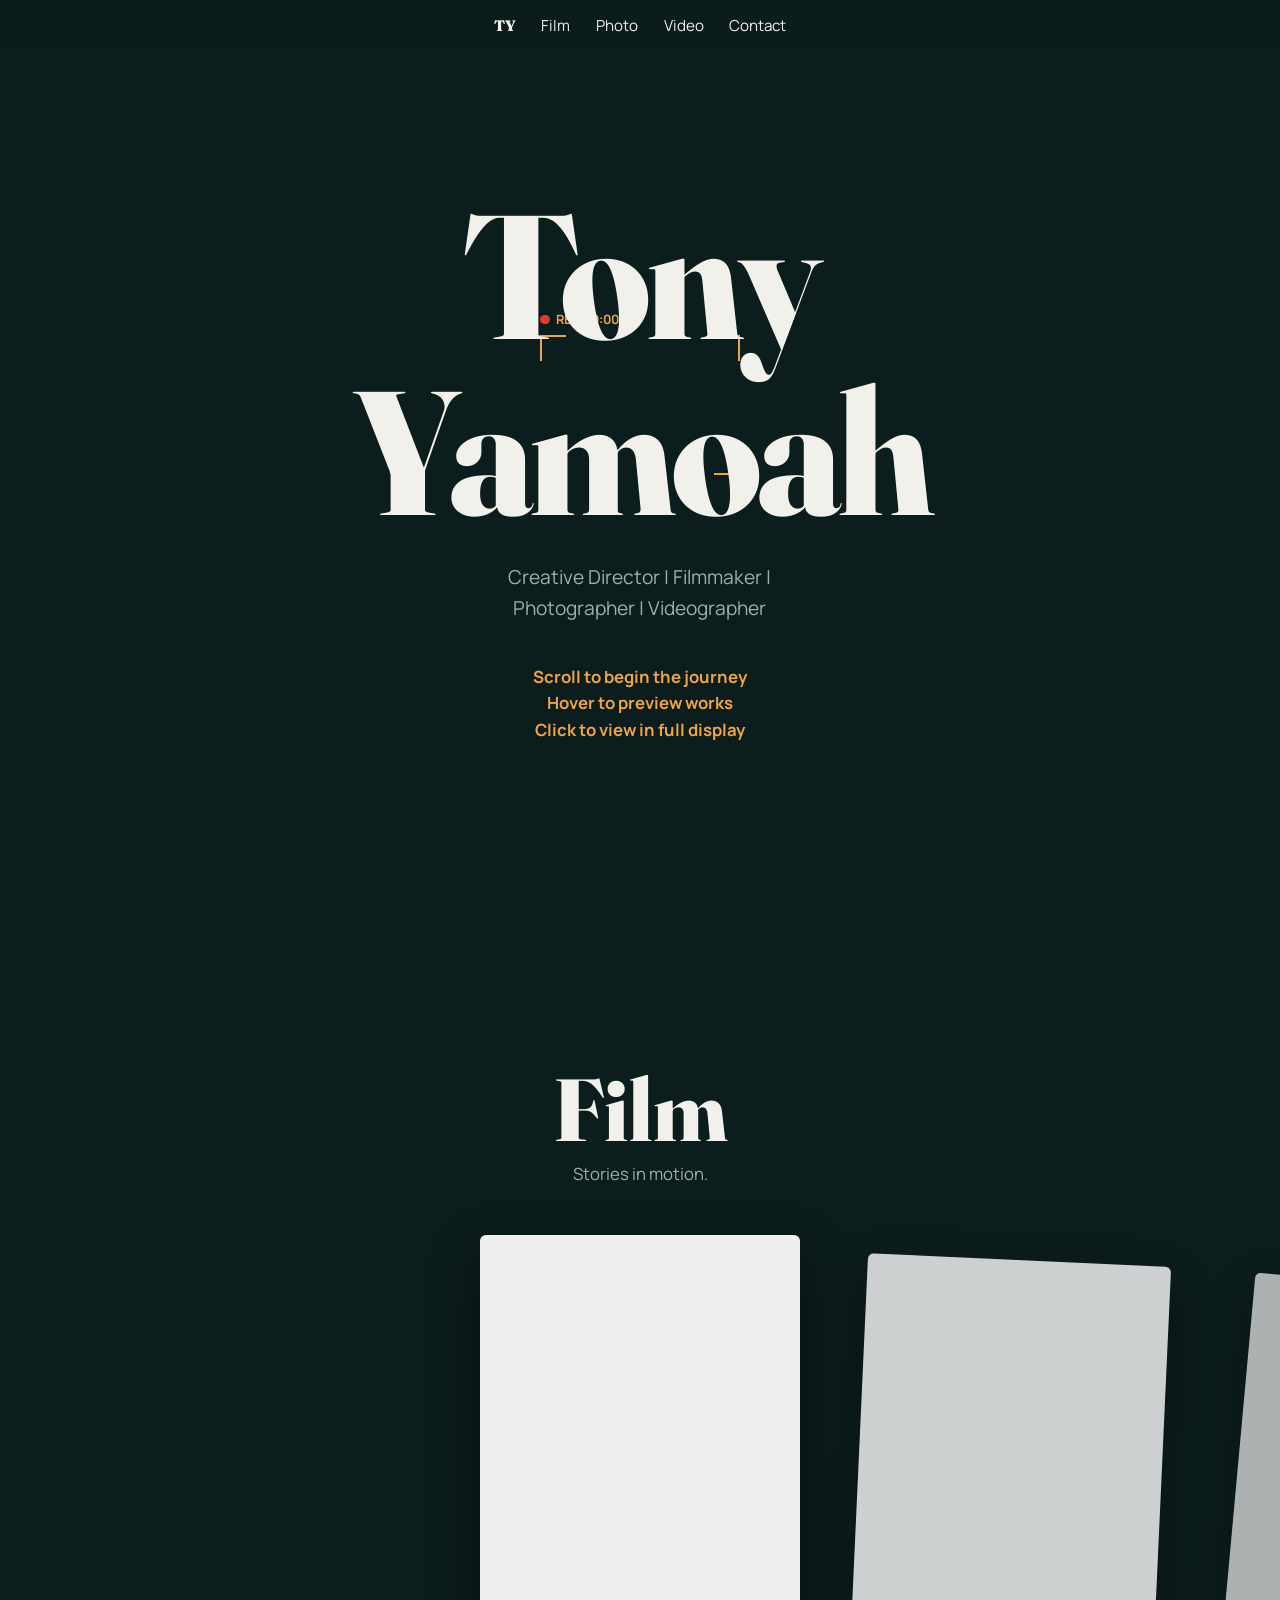
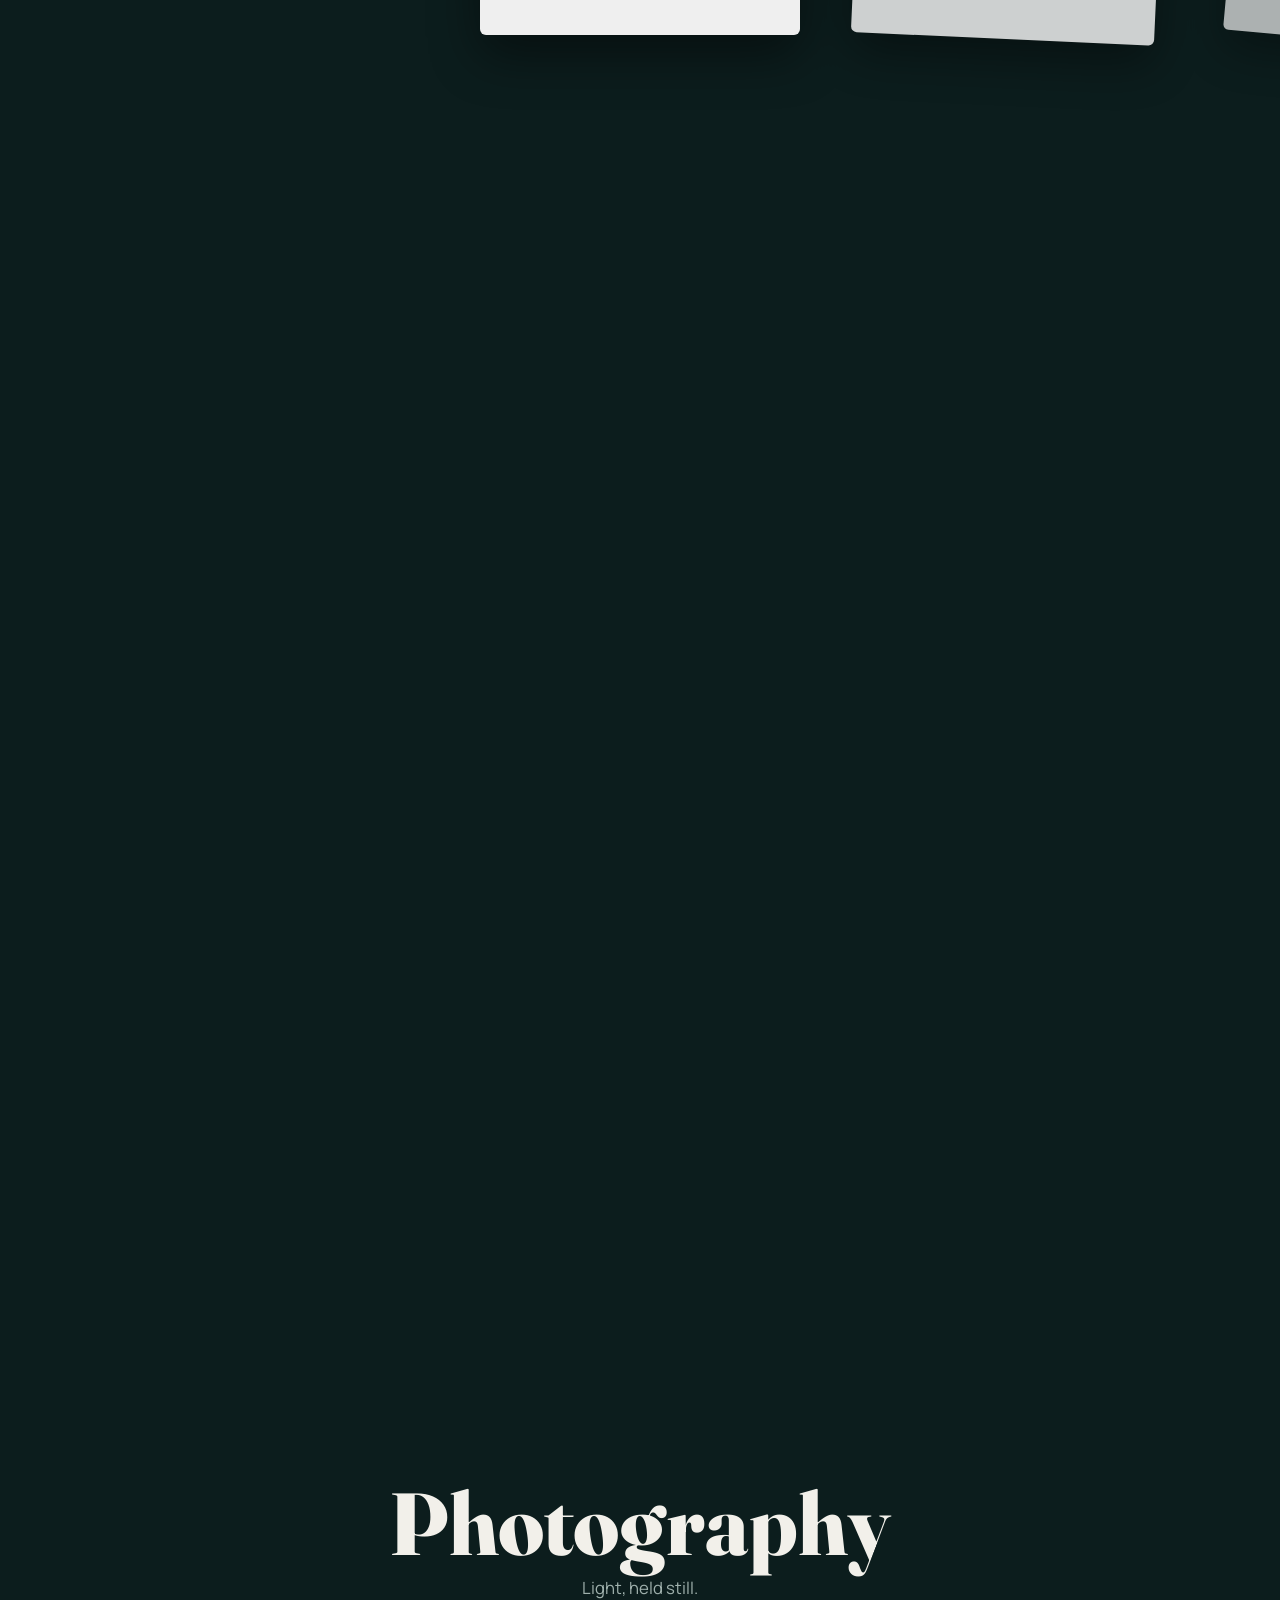
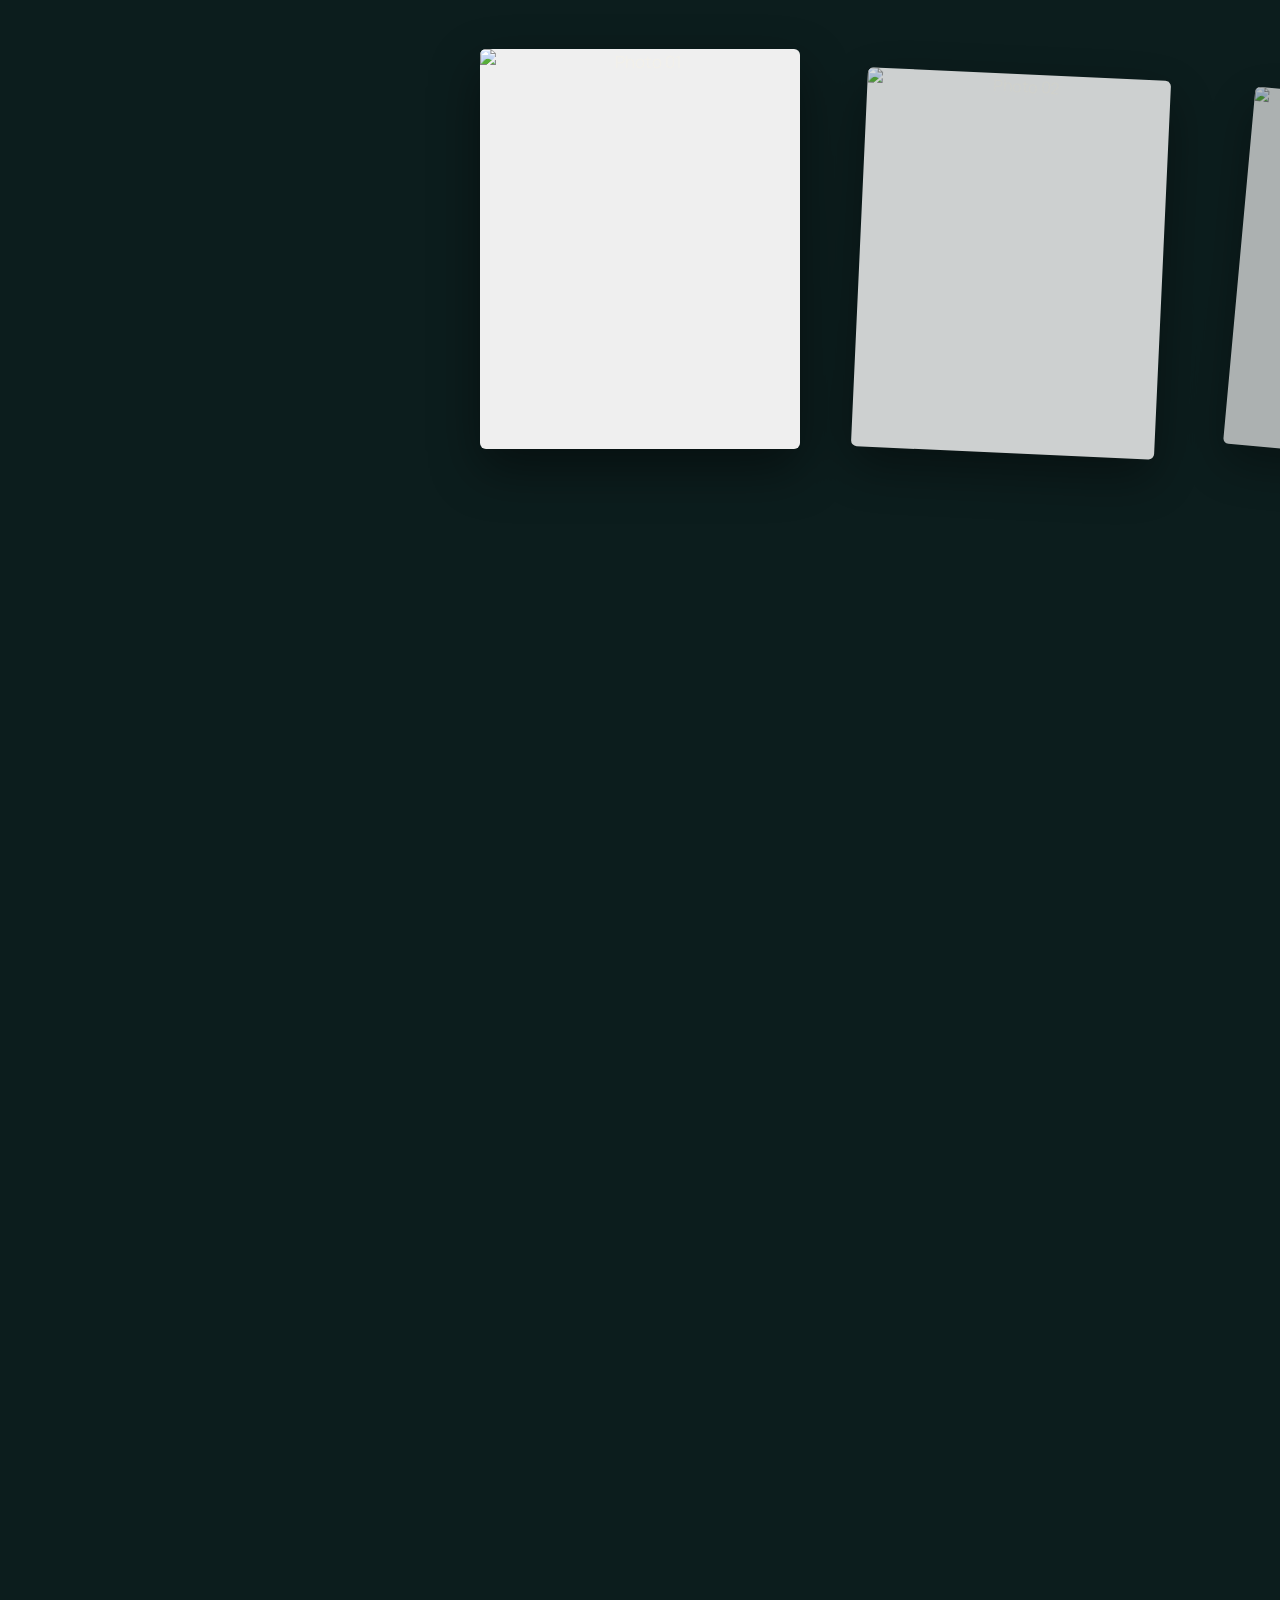
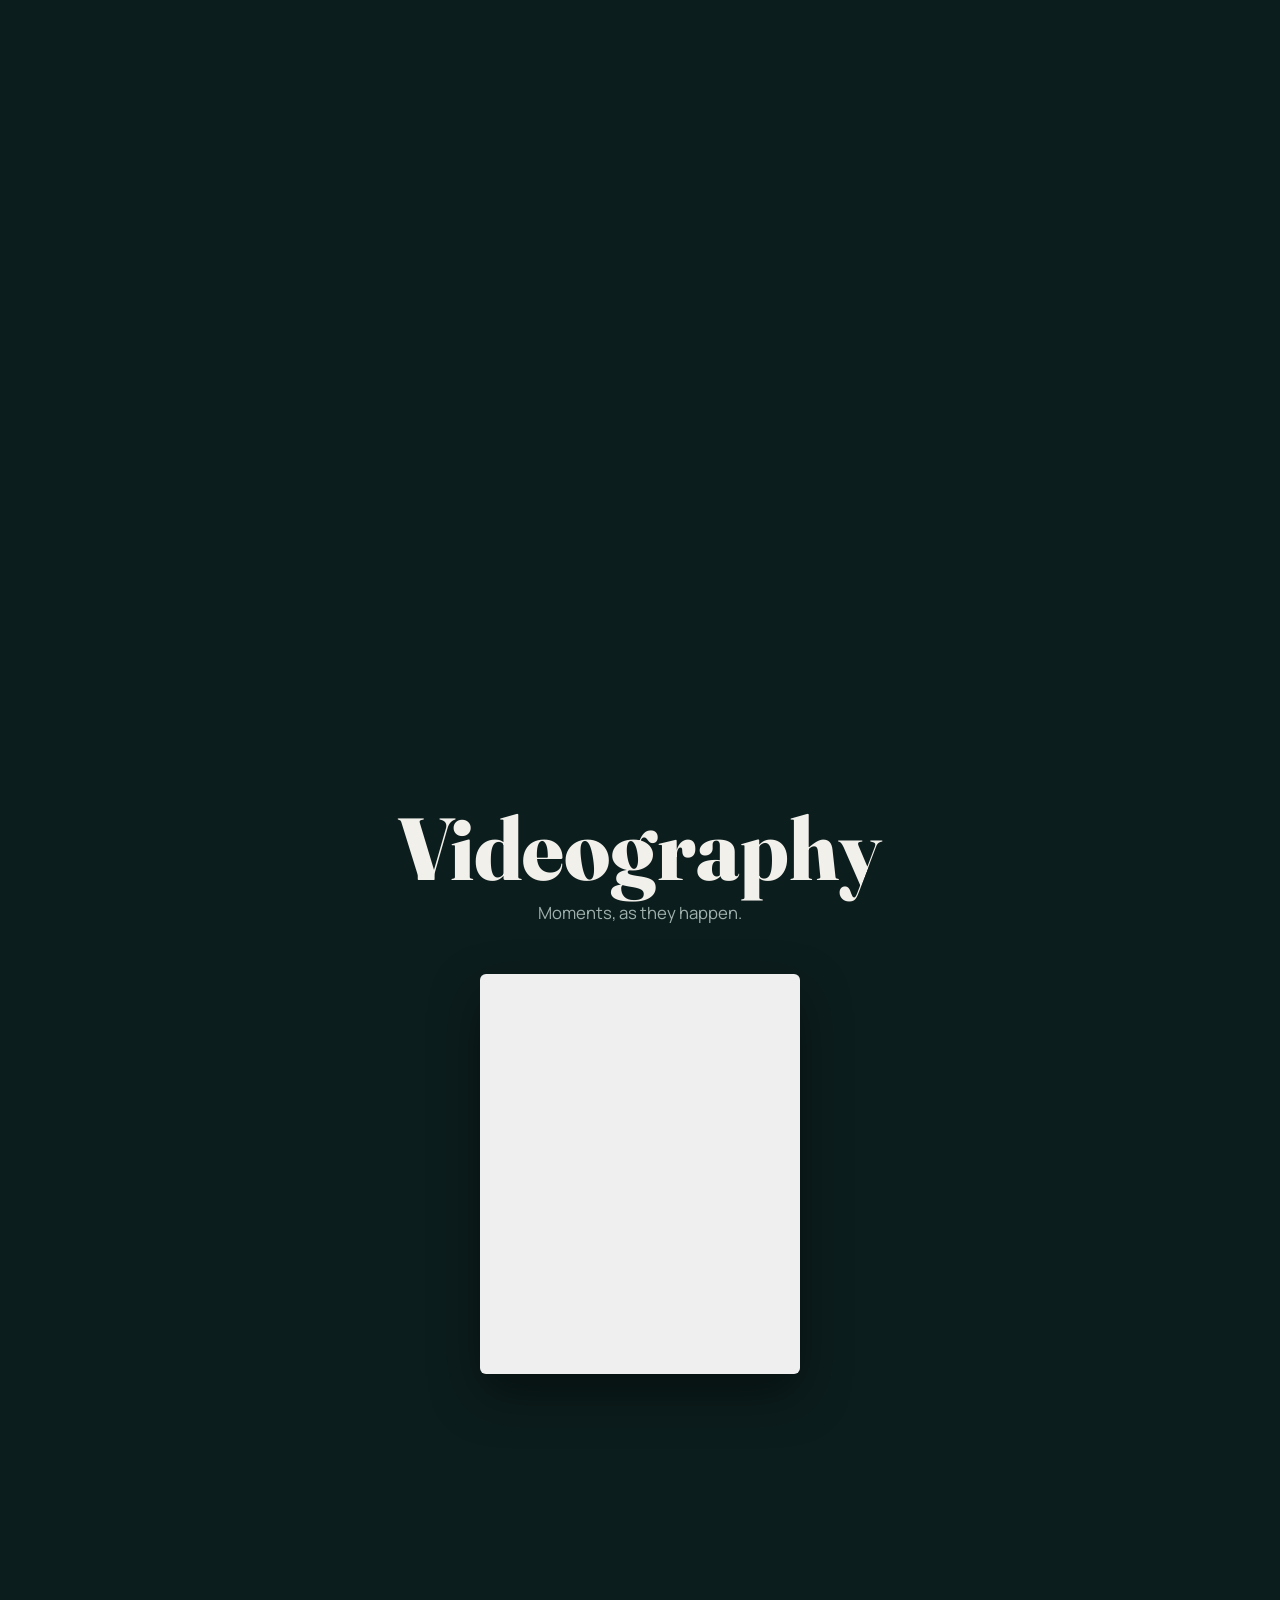
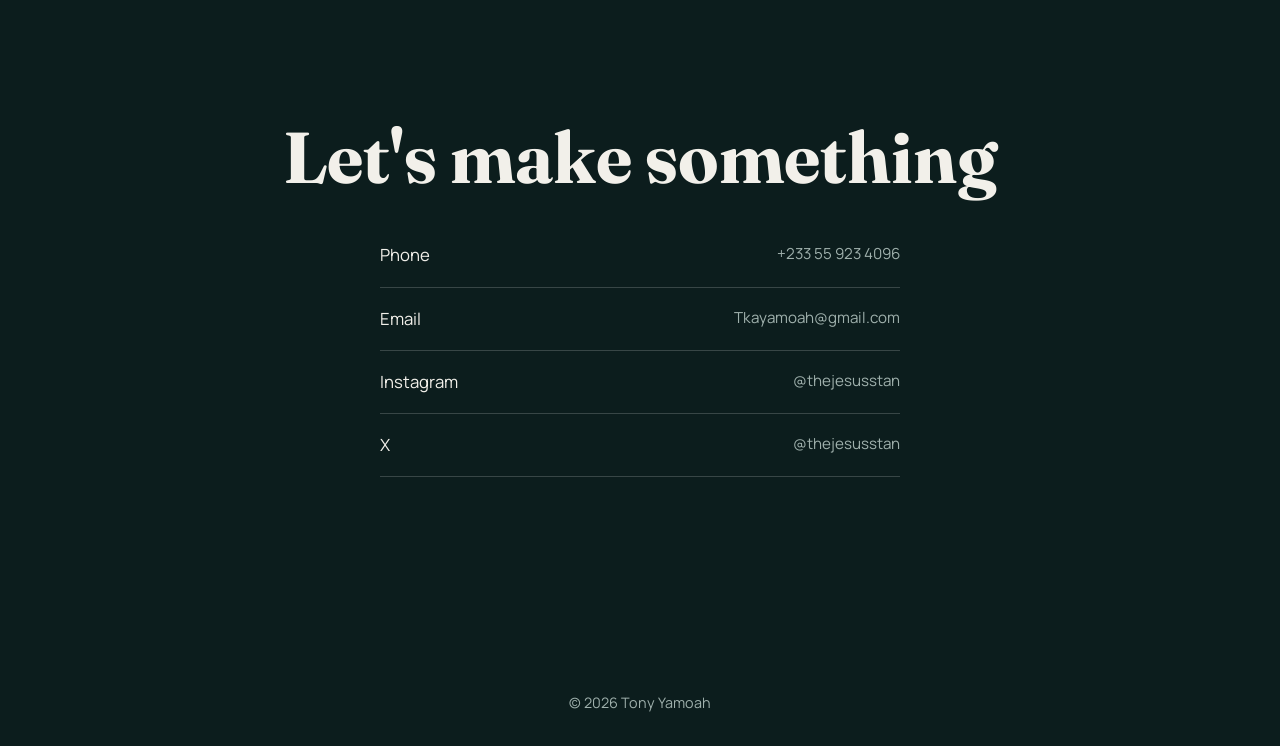
==== tony-portfolio/index.html @ 50bd34c4 "Initial Commit" ====
<!DOCTYPE html>
<html lang="en">
<head>
<meta charset="utf-8">
<meta name="viewport" content="width=device-width, initial-scale=1, viewport-fit=cover">
<title>Tony Yamoah | Creative Director, Filmmaker, Photographer</title>
<link href="https://fonts.googleapis.com/css2?family=Fraunces:opsz,wght@9..144,700;9..144,800&family=Manrope:wght@400;500;700&display=swap" rel="stylesheet">
<link rel="stylesheet" href="style.css">
</head>
<body>
<nav><a href="#top" class="logo">TY</a><a href="#film">Film</a><a href="#photo">Photo</a><a href="#video">Video</a><a href="#contact">Contact</a></nav>
<header id="top"><div class="vf" id="vf"><i></i><i></i><i></i><i></i><b>REC <span id="tc">00:00:00</span></b></div>
<h1>Tony<br>Yamoah</h1><p>Creative Director | Filmmaker | Photographer | Videographer</p><span class="cue">Scroll to begin the journey<br> Hover to preview works <br> Click to view in full display</span></header>
<main id="journey"></main>
<section id="contact"><h2>Let's make something</h2>
<div class="contact">
<a href="tel:+233559234096">Phone <small>+233 55 923 4096</small></a>
<a href="mailto:Tkayamoah@gmail.com">Email <small>Tkayamoah@gmail.com</small></a>
<a href="https://www.instagram.com/thejesusstan" target="_blank" rel="noopener">Instagram <small>@thejesusstan</small></a>
<a href="https://x.com/thejesusstan" target="_blank" rel="noopener">X <small>@thejesusstan</small></a>
</div></section>
<footer>© 2026 Tony Yamoah</footer><div id="lb" hidden></div>
<script src="script.js"></script>
</body>
</html>
---- tony-portfolio/style.css ----
:root{--hue:180;--fg:#f2f0ea;--mute:#9fb0ac;--accent:#f0a544;--line:rgba(255,255,255,.18)}
*{box-sizing:border-box}
html{scroll-padding-top:env(safe-area-inset-top,0px)}
body{margin:0;background:hsl(var(--hue) 40% 8%);color:var(--fg);font:400 1.05rem/1.6 Manrope,system-ui,sans-serif;transition:background .8s;text-align:center;overflow-x:hidden}
h1,h2{font-family:Fraunces,Georgia,serif;line-height:1;margin:0}
a,button{color:inherit;font:inherit}
:focus-visible{outline:2px solid var(--accent);outline-offset:3px}
nav{position:fixed;top:0;left:0;right:0;z-index:5;display:flex;justify-content:center;gap:1.6rem;padding:calc(14px + env(safe-area-inset-top,0px)) 4vw 14px;background:linear-gradient(hsl(var(--hue) 40% 8%),transparent);font-size:.95rem}
nav a{text-decoration:none}nav a:hover{color:var(--accent)}
.logo{font-family:Fraunces,serif;font-weight:800}
header{min-height:100svh;display:grid;place-content:center;justify-items:center;position:relative;overflow:hidden;padding:6rem 5vw 4rem}
header h1{font-size:clamp(3.6rem,15vw,11rem);font-weight:800;letter-spacing:-.03em;position:relative}
header p{color:var(--mute);font-size:1.2rem;max-width:32ch;margin:1.4rem 0 2.5rem;position:relative}
.cue{color:var(--accent);font-weight:700;animation:bob 1.8s ease-in-out infinite}
@keyframes bob{50%{transform:translateY(8px)}}
.vf{position:absolute;width:200px;height:140px;left:var(--x,50%);top:var(--y,45%);transform:translate(-50%,-50%);pointer-events:none;transition:left .3s ease-out,top .3s ease-out}
.vf i{position:absolute;width:26px;height:26px;border:2px solid var(--accent)}
.vf i:nth-child(1){top:0;left:0;border-right:0;border-bottom:0}.vf i:nth-child(2){top:0;right:0;border-left:0;border-bottom:0}
.vf i:nth-child(3){bottom:0;left:0;border-right:0;border-top:0}.vf i:nth-child(4){bottom:0;right:0;border-left:0;border-top:0}
.vf b{position:absolute;top:-1.6rem;left:0;font-size:.8rem;color:var(--accent);white-space:nowrap}
.vf b:before{content:"";display:inline-block;width:.6rem;height:.6rem;border-radius:50%;background:#e23b2e;margin-right:.4rem;animation:rec 1.2s steps(2) infinite}
@keyframes rec{50%{opacity:0}}
.chapter{position:relative}
.stage{position:sticky;top:0;height:100svh;overflow:hidden;display:flex;flex-direction:column;justify-content:center;gap:2rem;padding-top:env(safe-area-inset-top,0px)}
.head h2{font-size:clamp(2.6rem,8vw,5.5rem);font-weight:800}
.head p{color:var(--mute);margin:.5rem 0 1rem}
.track{display:flex;gap:4vw;padding:0 calc(50vw - min(160px,35vw));width:max-content;will-change:transform;align-items:center;min-height:min(320px,70vw)}
.empty{color:var(--mute);font-size:1.1rem;font-style:italic;padding:0 4vw}
.frame{flex:none;width:min(320px,70vw);aspect-ratio:4/5;border:0;padding:0;border-radius:6px;overflow:hidden;cursor:pointer;display:grid;place-items:center;box-shadow:0 20px 50px rgba(0,0,0,.45);transition:box-shadow .3s}
.frame:hover{box-shadow:0 20px 60px hsl(var(--hue) 80% 50%/.45)}
.frame img,.frame video{width:100%;height:100%;object-fit:cover;display:block}
.frame em{font:700 1.3rem Fraunces,serif;font-style:normal;color:#fff;opacity:.85;padding:1rem}
.bar{position:absolute;left:0;bottom:0;height:3px;width:100%;background:var(--accent);transform:scaleX(0);transform-origin:left}
#contact{min-height:80svh;display:grid;place-content:center;justify-items:center;padding:6rem 5vw}
#contact h2{font-size:clamp(2.2rem,7vw,4.5rem);margin-bottom:2rem}
.contact{width:min(520px,100%)}
.contact a{display:flex;justify-content:space-between;gap:1rem;padding:1.1rem 0;border-bottom:1px solid var(--line);text-decoration:none}
.contact a:hover{color:var(--accent)}.contact small{color:var(--mute);font-size:.95rem}
footer{padding:2rem 5vw calc(2rem + env(safe-area-inset-bottom,0px));color:var(--mute);font-size:.9rem}
#lb{position:fixed;inset:0;z-index:20;background:rgba(0,0,0,.92);display:grid;place-items:center;padding:4vw;cursor:zoom-out}
#lb[hidden]{display:none}
#lb img,#lb video{max-width:100%;max-height:90svh;border-radius:6px}
.still .stage{position:static;height:auto;padding:5rem 0 3rem}
.still .track{width:auto;overflow-x:auto;padding:1rem 5vw}
@media (prefers-reduced-motion:reduce){.cue,.vf b:before{animation:none}.vf,body{transition:none}}
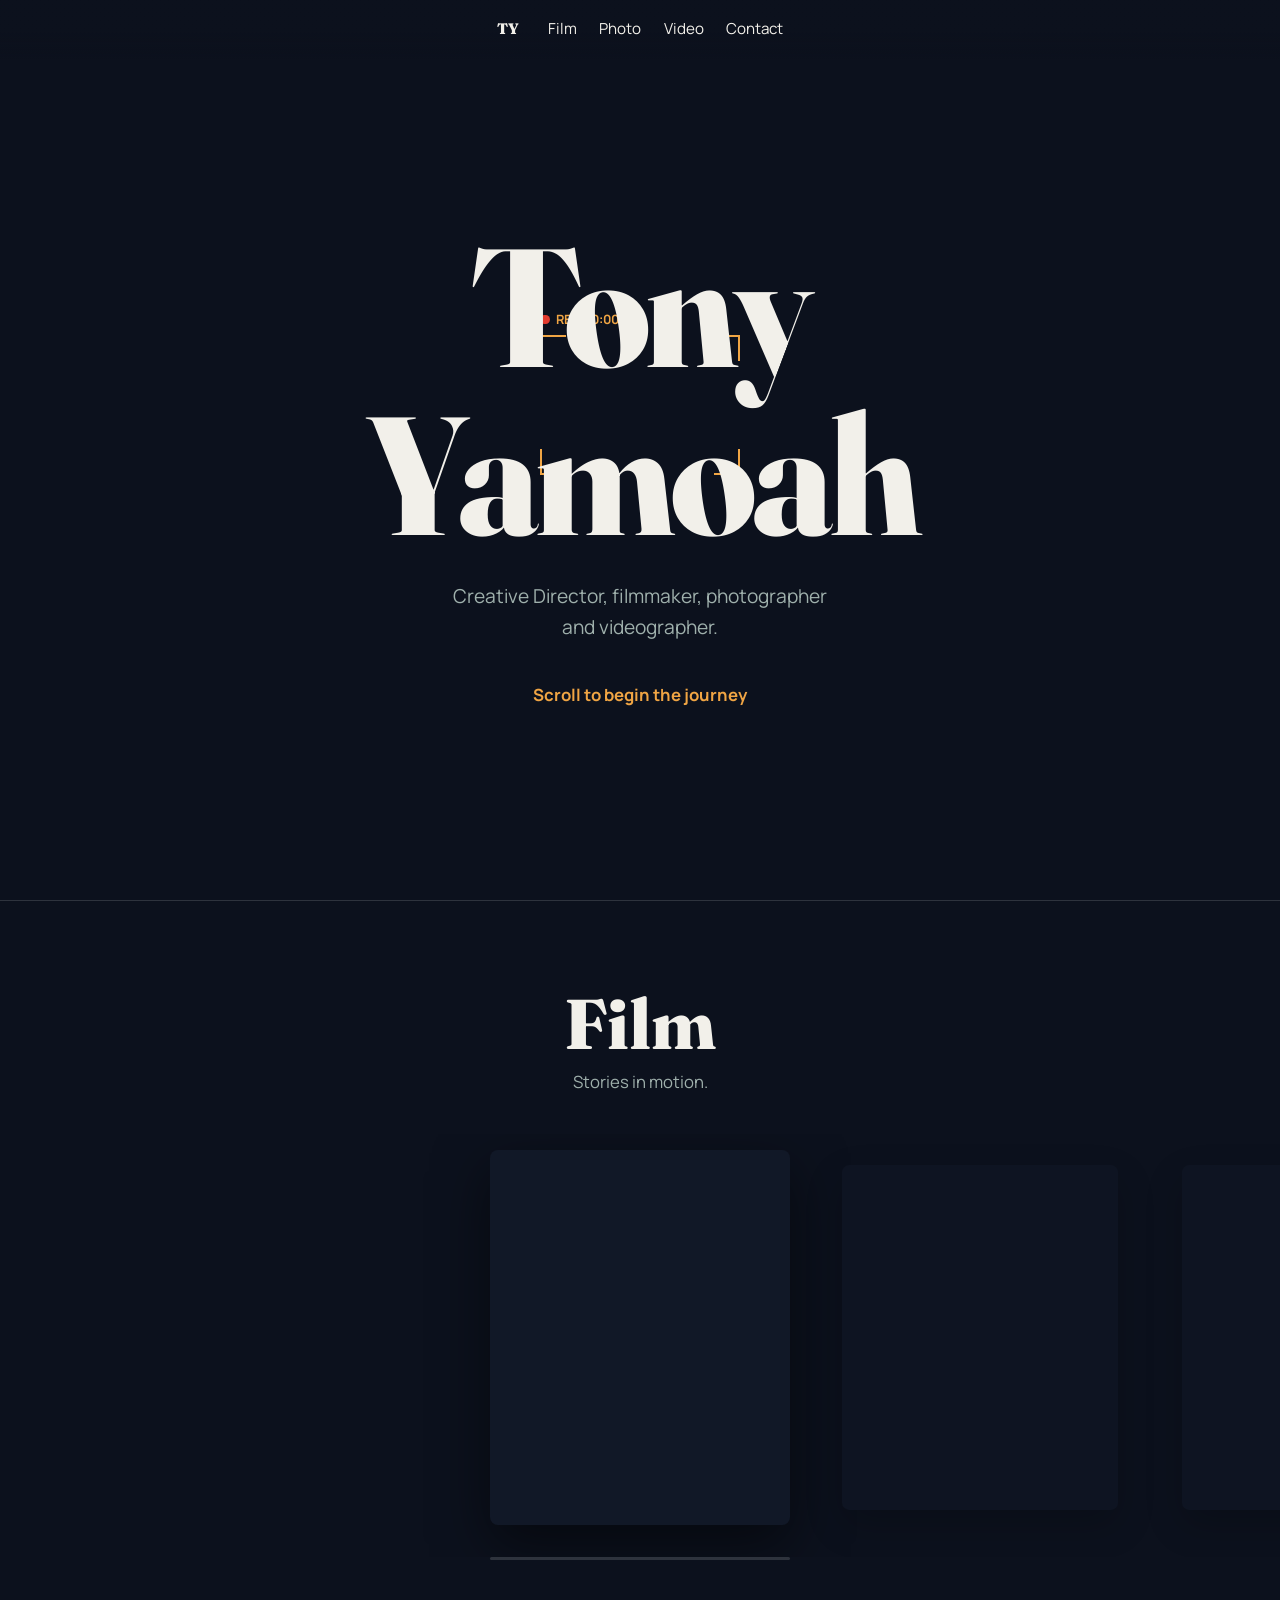
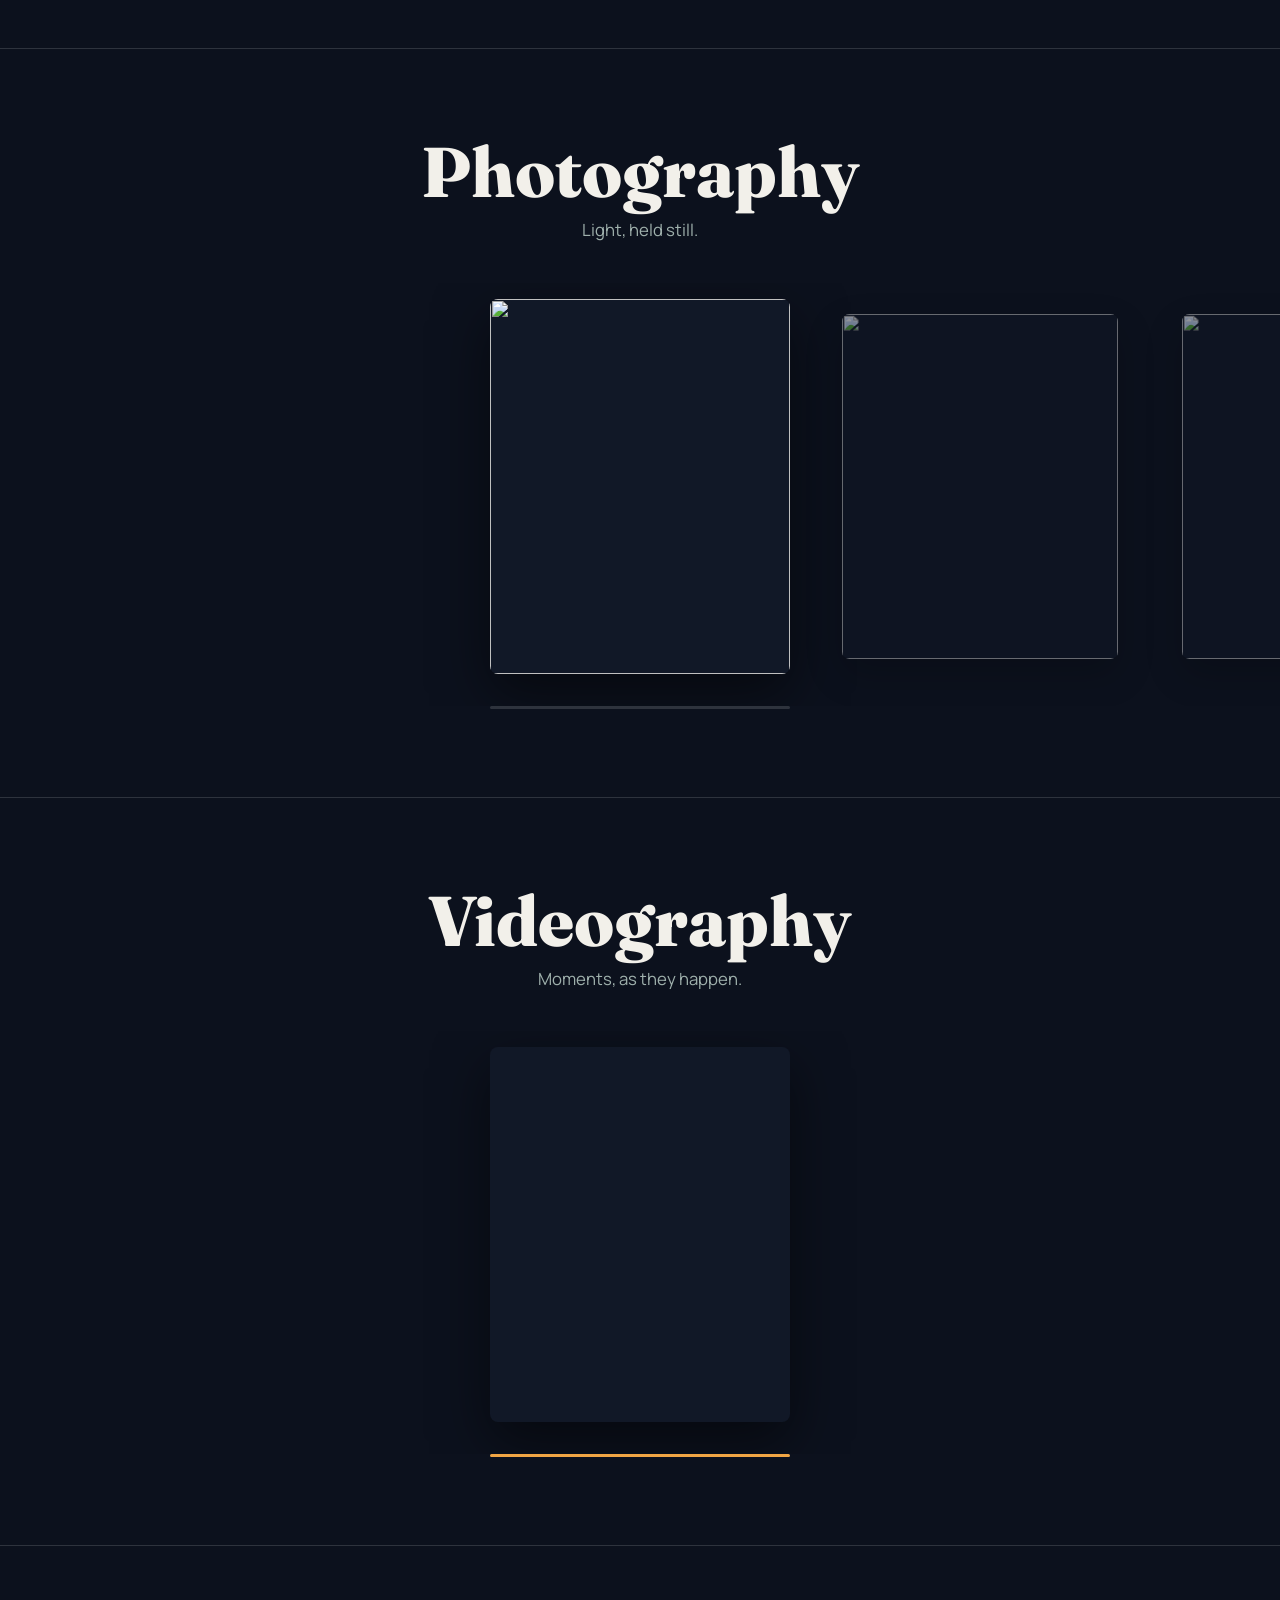
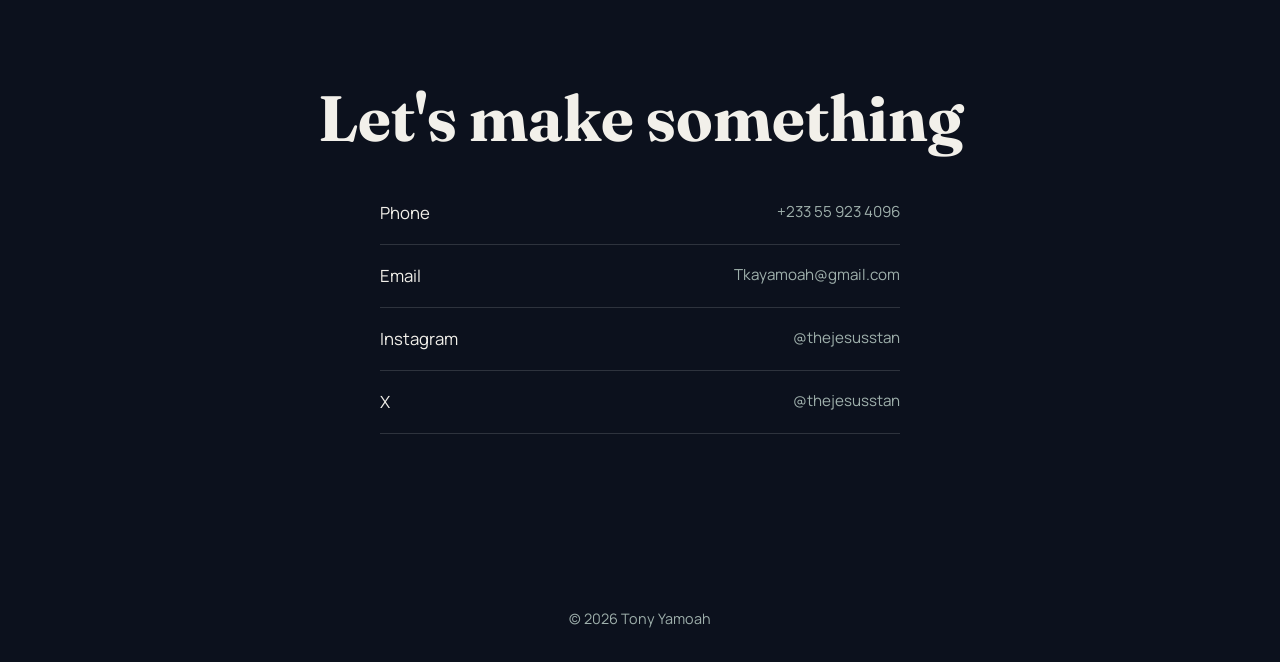
==== commit 986c17ab: "update to site" ====
--- a/tony-portfolio/index.html
+++ b/tony-portfolio/index.html
@@ -3,23 +3,49 @@
 <head>
 <meta charset="utf-8">
 <meta name="viewport" content="width=device-width, initial-scale=1, viewport-fit=cover">
+<meta name="description" content="Tony Yamoah — Creative Director, filmmaker, photographer and videographer.">
+<meta name="theme-color" content="#0e1c1b">
 <title>Tony Yamoah | Creative Director, Filmmaker, Photographer</title>
+<link rel="preconnect" href="https://fonts.googleapis.com">
+<link rel="preconnect" href="https://fonts.gstatic.com" crossorigin>
 <link href="https://fonts.googleapis.com/css2?family=Fraunces:opsz,wght@9..144,700;9..144,800&family=Manrope:wght@400;500;700&display=swap" rel="stylesheet">
 <link rel="stylesheet" href="style.css">
 </head>
 <body>
-<nav><a href="#top" class="logo">TY</a><a href="#film">Film</a><a href="#photo">Photo</a><a href="#video">Video</a><a href="#contact">Contact</a></nav>
-<header id="top"><div class="vf" id="vf"><i></i><i></i><i></i><i></i><b>REC <span id="tc">00:00:00</span></b></div>
-<h1>Tony<br>Yamoah</h1><p>Creative Director | Filmmaker | Photographer | Videographer</p><span class="cue">Scroll to begin the journey<br> Hover to preview works <br> Click to view in full display</span></header>
+<a class="skip" href="#journey">Skip to work</a>
+<nav>
+  <a href="#top" class="logo">TY</a>
+  <div class="links">
+    <a href="#film">Film</a><a href="#photo">Photo</a><a href="#video">Video</a><a href="#contact">Contact</a>
+  </div>
+</nav>
+
+<header id="top">
+  <div class="vf" id="vf" aria-hidden="true"><i></i><i></i><i></i><i></i><b>REC <span id="tc">00:00:00</span></b></div>
+  <h1>Tony<br>Yamoah</h1>
+  <p>Creative Director, filmmaker, photographer and videographer.</p>
+  <span class="cue">Scroll to begin the journey</span>
+</header>
+
 <main id="journey"></main>
-<section id="contact"><h2>Let's make something</h2>
-<div class="contact">
-<a href="tel:+233559234096">Phone <small>+233 55 923 4096</small></a>
-<a href="mailto:Tkayamoah@gmail.com">Email <small>Tkayamoah@gmail.com</small></a>
-<a href="https://www.instagram.com/thejesusstan" target="_blank" rel="noopener">Instagram <small>@thejesusstan</small></a>
-<a href="https://x.com/thejesusstan" target="_blank" rel="noopener">X <small>@thejesusstan</small></a>
-</div></section>
-<footer>© 2026 Tony Yamoah</footer><div id="lb" hidden></div>
+
+<section id="contact">
+  <h2>Let's make something</h2>
+  <div class="contact">
+    <a href="tel:+233559234096">Phone <small>+233 55 923 4096</small></a>
+    <a href="mailto:Tkayamoah@gmail.com">Email <small>Tkayamoah@gmail.com</small></a>
+    <a href="https://www.instagram.com/thejesusstan" target="_blank" rel="noopener">Instagram <small>@thejesusstan</small></a>
+    <a href="https://x.com/thejesusstan" target="_blank" rel="noopener">X <small>@thejesusstan</small></a>
+  </div>
+</section>
+
+<footer>© 2026 Tony Yamoah</footer>
+
+<div id="lb" hidden role="dialog" aria-modal="true" aria-label="Work preview">
+  <button id="lbClose" aria-label="Close preview">×</button>
+  <div id="lbBody"></div>
+</div>
+
 <script src="script.js"></script>
 </body>
 </html>
--- a/tony-portfolio/style.css
+++ b/tony-portfolio/style.css
@@ -1,45 +1,138 @@
-:root{--hue:180;--fg:#f2f0ea;--mute:#9fb0ac;--accent:#f0a544;--line:rgba(255,255,255,.18)}
-*{box-sizing:border-box}
-html{scroll-padding-top:env(safe-area-inset-top,0px)}
-body{margin:0;background:hsl(var(--hue) 40% 8%);color:var(--fg);font:400 1.05rem/1.6 Manrope,system-ui,sans-serif;transition:background .8s;text-align:center;overflow-x:hidden}
+/* ---------- tokens ---------- */
+:root{
+  --hue:180;
+  --fg:#f2f0ea;
+  --mute:#9fb0ac;
+  --accent:#f0a544;
+  --line:rgba(255,255,255,.14);
+  --bg:hsl(var(--hue) 42% 8%);
+  --bg2:hsl(var(--hue) 40% 11%);
+  box-sizing:border-box;
+  padding-top:env(safe-area-inset-top,0px);
+  padding-bottom:env(safe-area-inset-bottom,0px);
+}
+*,*::before,*::after{box-sizing:inherit}
+html{scroll-padding-top:76px;scroll-behavior:smooth}
+body{
+  margin:0;background:var(--bg);color:var(--fg);
+  font:400 1.05rem/1.6 Manrope,system-ui,-apple-system,sans-serif;
+  text-align:center;overflow-x:hidden;
+  transition:background-color .9s ease;
+  -webkit-font-smoothing:antialiased;
+}
 h1,h2{font-family:Fraunces,Georgia,serif;line-height:1;margin:0}
 a,button{color:inherit;font:inherit}
-:focus-visible{outline:2px solid var(--accent);outline-offset:3px}
-nav{position:fixed;top:0;left:0;right:0;z-index:5;display:flex;justify-content:center;gap:1.6rem;padding:calc(14px + env(safe-area-inset-top,0px)) 4vw 14px;background:linear-gradient(hsl(var(--hue) 40% 8%),transparent);font-size:.95rem}
-nav a{text-decoration:none}nav a:hover{color:var(--accent)}
-.logo{font-family:Fraunces,serif;font-weight:800}
-header{min-height:100svh;display:grid;place-content:center;justify-items:center;position:relative;overflow:hidden;padding:6rem 5vw 4rem}
-header h1{font-size:clamp(3.6rem,15vw,11rem);font-weight:800;letter-spacing:-.03em;position:relative}
+img,video{max-width:100%;display:block}
+:focus-visible{outline:2px solid var(--accent);outline-offset:3px;border-radius:2px}
+.skip{position:absolute;left:-999px;top:0;background:var(--accent);color:#111;padding:.6rem 1rem;z-index:50;border-radius:0 0 6px 0}
+.skip:focus{left:0}
+
+/* ---------- nav ---------- */
+nav{
+  position:fixed;top:0;left:0;right:0;z-index:5;
+  display:flex;justify-content:center;align-items:center;gap:1.4rem;
+  padding:calc(14px + env(safe-area-inset-top,0px)) 4vw 14px;
+  background:linear-gradient(hsl(var(--hue) 42% 8%) 55%,transparent);
+  font-size:.95rem;
+}
+.logo{font-family:Fraunces,serif;font-weight:800;margin-right:.4rem}
+.links{display:flex;gap:1.4rem;overflow-x:auto;scrollbar-width:none;white-space:nowrap}
+.links::-webkit-scrollbar{display:none}
+nav a{text-decoration:none;padding:.2rem 0}
+nav a:hover{color:var(--accent)}
+
+/* ---------- hero ---------- */
+header{
+  min-height:100svh;display:grid;place-content:center;justify-items:center;
+  position:relative;overflow:hidden;padding:6rem 5vw 4rem;
+}
+header h1{font-size:clamp(3.4rem,14vw,10.5rem);font-weight:800;letter-spacing:-.03em;position:relative}
 header p{color:var(--mute);font-size:1.2rem;max-width:32ch;margin:1.4rem 0 2.5rem;position:relative}
 .cue{color:var(--accent);font-weight:700;animation:bob 1.8s ease-in-out infinite}
 @keyframes bob{50%{transform:translateY(8px)}}
-.vf{position:absolute;width:200px;height:140px;left:var(--x,50%);top:var(--y,45%);transform:translate(-50%,-50%);pointer-events:none;transition:left .3s ease-out,top .3s ease-out}
+.vf{position:absolute;width:min(200px,50vw);height:min(140px,35vw);left:var(--x,50%);top:var(--y,45%);transform:translate(-50%,-50%);pointer-events:none;transition:left .3s ease-out,top .3s ease-out}
 .vf i{position:absolute;width:26px;height:26px;border:2px solid var(--accent)}
-.vf i:nth-child(1){top:0;left:0;border-right:0;border-bottom:0}.vf i:nth-child(2){top:0;right:0;border-left:0;border-bottom:0}
-.vf i:nth-child(3){bottom:0;left:0;border-right:0;border-top:0}.vf i:nth-child(4){bottom:0;right:0;border-left:0;border-top:0}
+.vf i:nth-child(1){top:0;left:0;border-right:0;border-bottom:0}
+.vf i:nth-child(2){top:0;right:0;border-left:0;border-bottom:0}
+.vf i:nth-child(3){bottom:0;left:0;border-right:0;border-top:0}
+.vf i:nth-child(4){bottom:0;right:0;border-left:0;border-top:0}
 .vf b{position:absolute;top:-1.6rem;left:0;font-size:.8rem;color:var(--accent);white-space:nowrap}
-.vf b:before{content:"";display:inline-block;width:.6rem;height:.6rem;border-radius:50%;background:#e23b2e;margin-right:.4rem;animation:rec 1.2s steps(2) infinite}
+.vf b::before{content:"";display:inline-block;width:.6rem;height:.6rem;border-radius:50%;background:#e23b2e;margin-right:.4rem;animation:rec 1.2s steps(2) infinite}
 @keyframes rec{50%{opacity:0}}
-.chapter{position:relative}
-.stage{position:sticky;top:0;height:100svh;overflow:hidden;display:flex;flex-direction:column;justify-content:center;gap:2rem;padding-top:env(safe-area-inset-top,0px)}
-.head h2{font-size:clamp(2.6rem,8vw,5.5rem);font-weight:800}
-.head p{color:var(--mute);margin:.5rem 0 1rem}
-.track{display:flex;gap:4vw;padding:0 calc(50vw - min(160px,35vw));width:max-content;will-change:transform;align-items:center;min-height:min(320px,70vw)}
-.empty{color:var(--mute);font-size:1.1rem;font-style:italic;padding:0 4vw}
-.frame{flex:none;width:min(320px,70vw);aspect-ratio:4/5;border:0;padding:0;border-radius:6px;overflow:hidden;cursor:pointer;display:grid;place-items:center;box-shadow:0 20px 50px rgba(0,0,0,.45);transition:box-shadow .3s}
-.frame:hover{box-shadow:0 20px 60px hsl(var(--hue) 80% 50%/.45)}
-.frame img,.frame video{width:100%;height:100%;object-fit:cover;display:block}
-.frame em{font:700 1.3rem Fraunces,serif;font-style:normal;color:#fff;opacity:.85;padding:1rem}
-.bar{position:absolute;left:0;bottom:0;height:3px;width:100%;background:var(--accent);transform:scaleX(0);transform-origin:left}
-#contact{min-height:80svh;display:grid;place-content:center;justify-items:center;padding:6rem 5vw}
-#contact h2{font-size:clamp(2.2rem,7vw,4.5rem);margin-bottom:2rem}
+
+/* ---------- chapters (normal vertical flow — no scroll hijack) ---------- */
+.chapter{padding:5.5rem 0;border-top:1px solid var(--line)}
+.head{padding:0 5vw;max-width:640px;margin:0 auto 2.4rem;opacity:0;transform:translateY(24px);transition:opacity .7s ease,transform .7s ease}
+.head.in{opacity:1;transform:none}
+.head h2{font-size:clamp(2.2rem,7vw,4.4rem);font-weight:800}
+.head p{color:var(--mute);margin:.6rem 0 0}
+
+.carousel{position:relative}
+.track{
+  display:flex;gap:min(5vw,2.5rem);
+  padding:1rem calc(50vw - min(150px,32vw)) 2rem;
+  overflow-x:auto;overflow-y:hidden;
+  scroll-snap-type:x proximity;
+  scrollbar-width:none;-ms-overflow-style:none;
+  touch-action:pan-x pan-y;
+  overscroll-behavior-x:contain;
+}
+.track::-webkit-scrollbar{display:none}
+.frame{
+  flex:none;width:min(300px,66vw);aspect-ratio:4/5;border:0;padding:0;border-radius:8px;overflow:hidden;
+  cursor:pointer;background:var(--bg2);scroll-snap-align:center;
+  box-shadow:0 16px 40px rgba(0,0,0,.35);
+  opacity:.55;transform:scale(.92);
+  transition:opacity .35s ease,transform .35s ease,box-shadow .35s ease;
+  -webkit-tap-highlight-color:transparent;
+}
+.frame.active{opacity:1;transform:scale(1);box-shadow:0 20px 55px rgba(0,0,0,.5)}
+.frame:hover{box-shadow:0 20px 55px hsl(var(--hue) 80% 50% / .4)}
+.frame img,.frame video{width:100%;height:100%;object-fit:cover}
+.frame figcaption,.frame .cap{position:absolute}
+.empty{color:var(--mute);font-style:italic;padding:0 4vw}
+
+.navbtn{
+  position:absolute;top:45%;translate:0 -50%;z-index:2;
+  width:44px;height:44px;border-radius:50%;border:1px solid var(--line);
+  background:color-mix(in srgb,var(--bg) 70%,transparent);backdrop-filter:blur(6px);
+  font-size:1.3rem;display:grid;place-items:center;cursor:pointer;
+  opacity:0;transition:opacity .25s ease,background .25s ease;
+}
+.carousel:hover .navbtn,.navbtn:focus-visible{opacity:1}
+.navbtn:hover{background:var(--accent);color:#111}
+.navbtn.prev{left:1vw}.navbtn.next{right:1vw}
+@media (hover:none){.navbtn{display:none}}
+
+.bar{height:3px;max-width:min(300px,66vw);margin:0 auto;background:var(--line);border-radius:99px;overflow:hidden}
+.bar i{display:block;height:100%;width:0%;background:var(--accent);transition:width .1s linear}
+
+/* ---------- contact ---------- */
+#contact{min-height:70svh;display:grid;place-content:center;justify-items:center;padding:6rem 5vw;border-top:1px solid var(--line)}
+#contact h2{font-size:clamp(2.1rem,7vw,4rem);margin-bottom:2rem}
 .contact{width:min(520px,100%)}
 .contact a{display:flex;justify-content:space-between;gap:1rem;padding:1.1rem 0;border-bottom:1px solid var(--line);text-decoration:none}
-.contact a:hover{color:var(--accent)}.contact small{color:var(--mute);font-size:.95rem}
+.contact a:hover{color:var(--accent)}
+.contact small{color:var(--mute);font-size:.95rem}
 footer{padding:2rem 5vw calc(2rem + env(safe-area-inset-bottom,0px));color:var(--mute);font-size:.9rem}
-#lb{position:fixed;inset:0;z-index:20;background:rgba(0,0,0,.92);display:grid;place-items:center;padding:4vw;cursor:zoom-out}
+
+/* ---------- lightbox ---------- */
+#lb{position:fixed;inset:0;z-index:20;background:rgba(0,0,0,.94);display:grid;place-items:center;padding:4vw}
 #lb[hidden]{display:none}
-#lb img,#lb video{max-width:100%;max-height:90svh;border-radius:6px}
-.still .stage{position:static;height:auto;padding:5rem 0 3rem}
-.still .track{width:auto;overflow-x:auto;padding:1rem 5vw}
-@media (prefers-reduced-motion:reduce){.cue,.vf b:before{animation:none}.vf,body{transition:none}}
+#lb img,#lb video{max-width:min(94vw,1100px);max-height:88svh;border-radius:6px;object-fit:contain}
+#lbClose{position:absolute;top:calc(14px + env(safe-area-inset-top,0px));right:16px;width:42px;height:42px;border-radius:50%;border:1px solid var(--line);background:rgba(255,255,255,.06);font-size:1.5rem;cursor:pointer}
+#lbClose:hover{background:var(--accent);color:#111}
+
+/* ---------- reduced motion / small screens ---------- */
+@media (prefers-reduced-motion:reduce){
+  html{scroll-behavior:auto}
+  .cue,.vf b::before{animation:none}
+  .head{transition:none;opacity:1;transform:none}
+  .frame{transition:none}
+  .vf{transition:none}
+}
+@media (max-width:520px){
+  nav{gap:.9rem}
+  .links{gap:1rem}
+  .navbtn{width:38px;height:38px}
+}
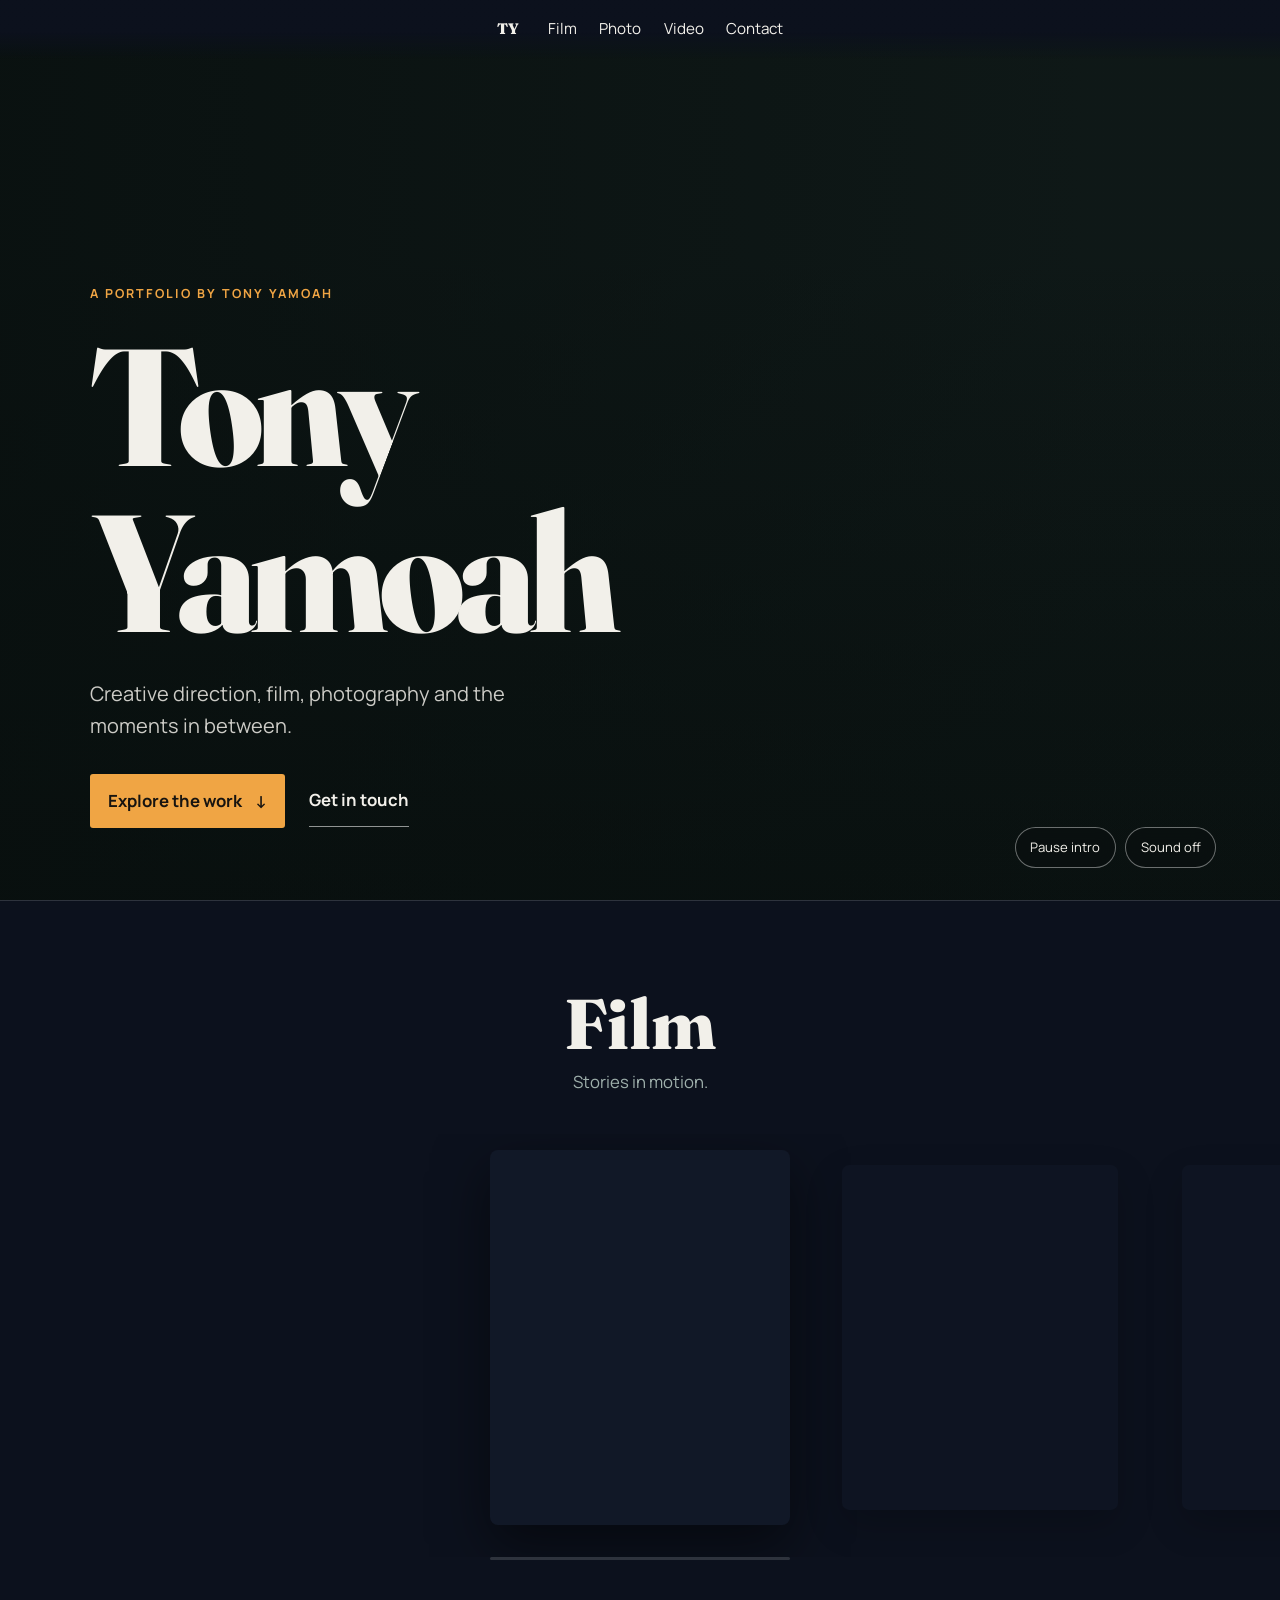
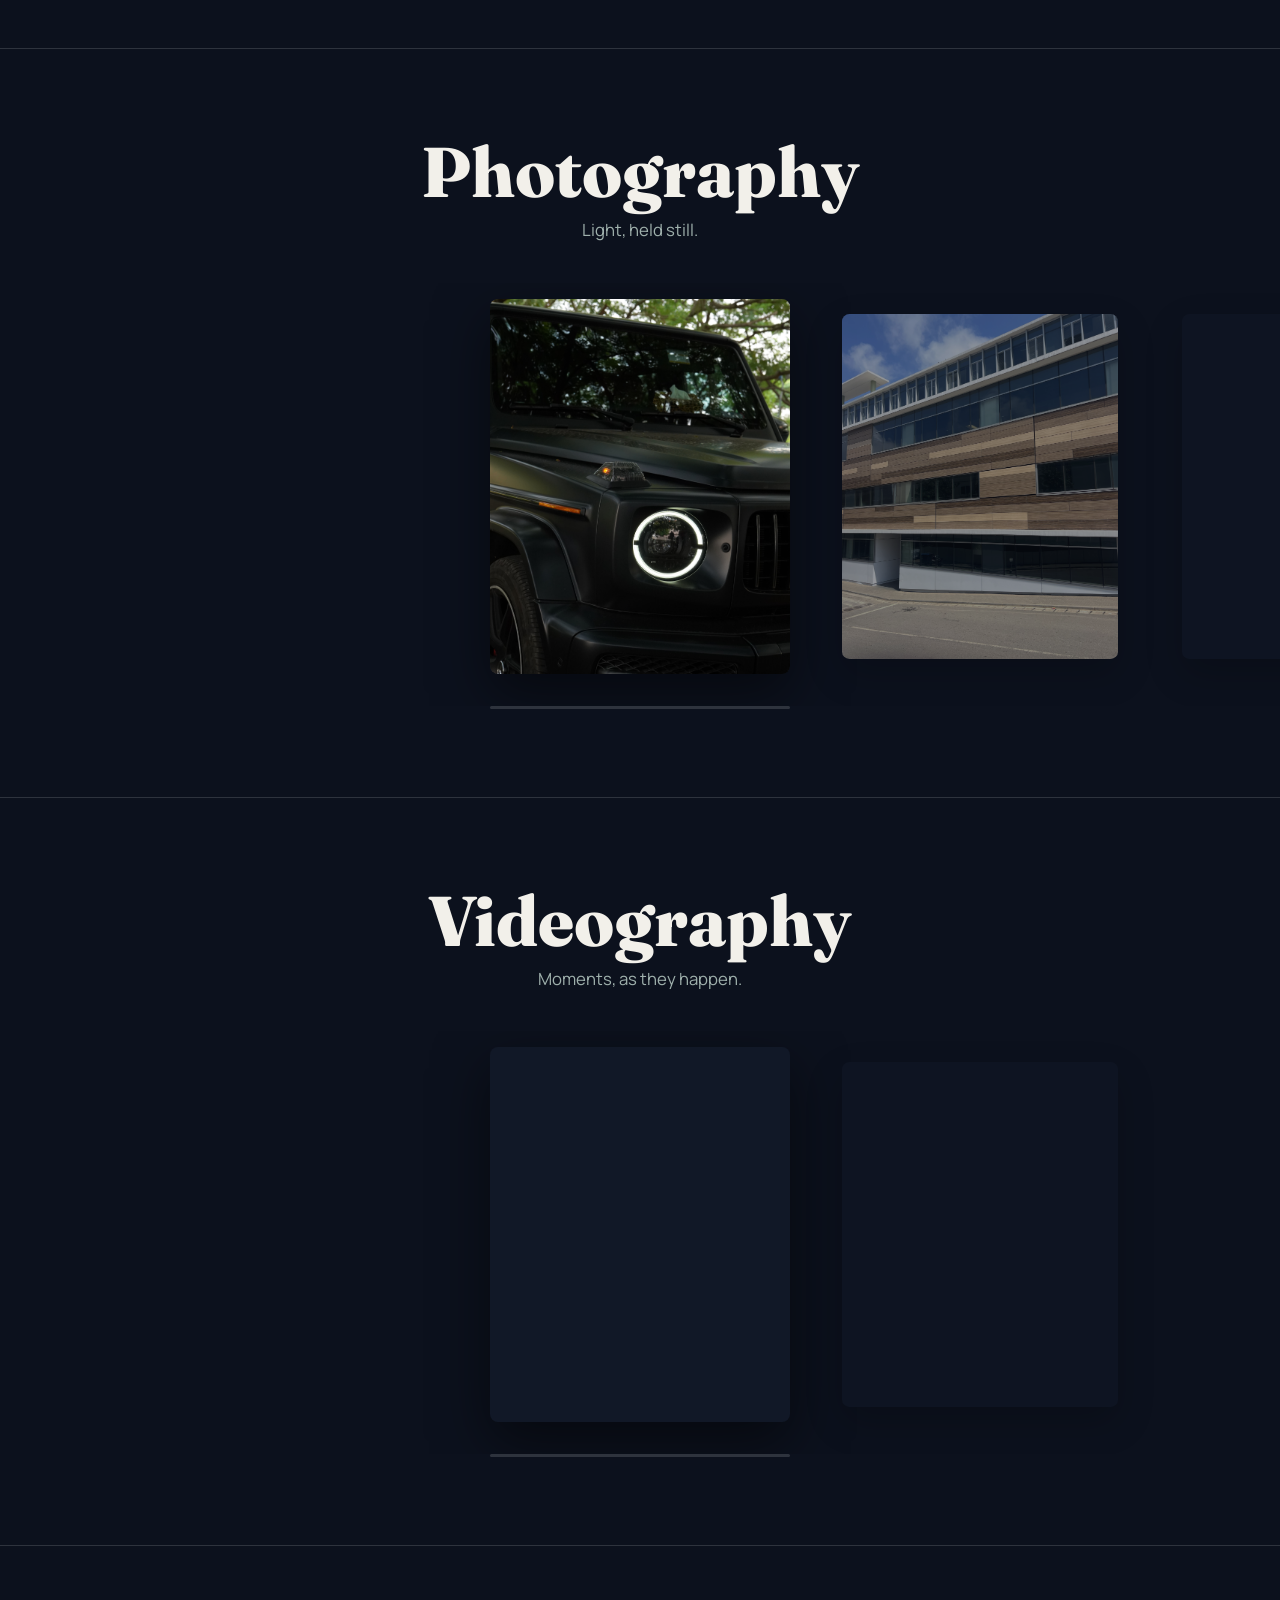
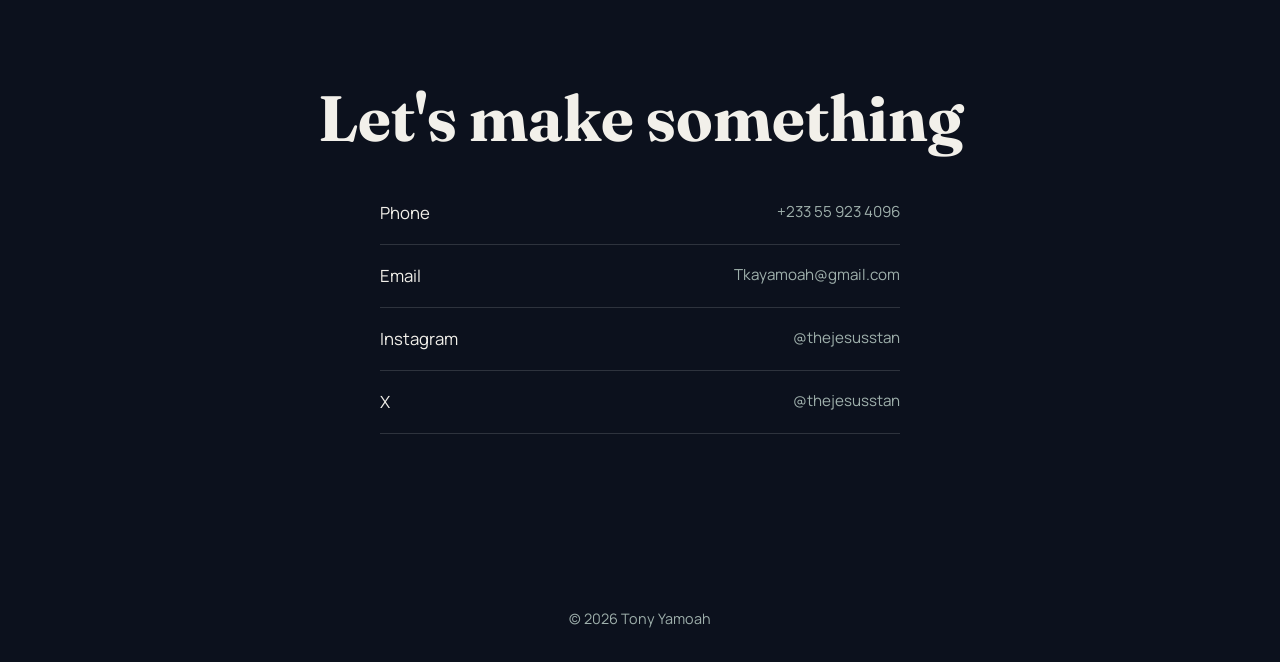
==== commit cda2e1c9: "Add intro video hero to portfolio Co-authored-by: Copilot App <223556219+Copilot@users.noreply.githu" ====
--- a/tony-portfolio/index.html
+++ b/tony-portfolio/index.html
@@ -20,11 +20,24 @@
   </div>
 </nav>
 
-<header id="top">
-  <div class="vf" id="vf" aria-hidden="true"><i></i><i></i><i></i><i></i><b>REC <span id="tc">00:00:00</span></b></div>
-  <h1>Tony<br>Yamoah</h1>
-  <p>Creative Director, filmmaker, photographer and videographer.</p>
-  <span class="cue">Scroll to begin the journey</span>
+<header id="top" class="hero">
+  <video class="hero-video" id="heroVideo" muted playsinline preload="metadata" aria-hidden="true">
+    <source src="works/video/intro.mp4" type="video/mp4">
+  </video>
+  <div class="hero-shade" aria-hidden="true"></div>
+  <div class="hero-copy">
+    <p class="eyebrow">A portfolio by Tony Yamoah</p>
+    <h1>Tony<br>Yamoah</h1>
+    <p class="hero-description">Creative direction, film, photography and the moments in between.</p>
+    <div class="hero-actions">
+      <a class="primary-link" href="#journey">Explore the work <span aria-hidden="true">↓</span></a>
+      <a class="secondary-link" href="#contact">Get in touch</a>
+    </div>
+  </div>
+  <div class="hero-controls" role="group" aria-label="Intro video controls">
+    <button id="heroPlayback" type="button" aria-label="Pause intro video">Pause intro</button>
+    <button id="heroSound" type="button" aria-label="Turn sound on">Sound off</button>
+  </div>
 </header>
 
 <main id="journey"></main>
--- a/tony-portfolio/style.css
+++ b/tony-portfolio/style.css
@@ -41,24 +41,36 @@
 nav a{text-decoration:none;padding:.2rem 0}
 nav a:hover{color:var(--accent)}
 
-/* ---------- hero ---------- */
-header{
-  min-height:100svh;display:grid;place-content:center;justify-items:center;
-  position:relative;overflow:hidden;padding:6rem 5vw 4rem;
+/* ---------- intro ---------- */
+.hero{
+  min-height:100svh;display:grid;align-items:end;justify-items:start;
+  position:relative;isolation:isolate;overflow:hidden;
+  padding:10rem clamp(1.5rem,7vw,7rem) 4.5rem;text-align:left;
+  background:#101a19;
 }
-header h1{font-size:clamp(3.4rem,14vw,10.5rem);font-weight:800;letter-spacing:-.03em;position:relative}
-header p{color:var(--mute);font-size:1.2rem;max-width:32ch;margin:1.4rem 0 2.5rem;position:relative}
-.cue{color:var(--accent);font-weight:700;animation:bob 1.8s ease-in-out infinite}
-@keyframes bob{50%{transform:translateY(8px)}}
-.vf{position:absolute;width:min(200px,50vw);height:min(140px,35vw);left:var(--x,50%);top:var(--y,45%);transform:translate(-50%,-50%);pointer-events:none;transition:left .3s ease-out,top .3s ease-out}
-.vf i{position:absolute;width:26px;height:26px;border:2px solid var(--accent)}
-.vf i:nth-child(1){top:0;left:0;border-right:0;border-bottom:0}
-.vf i:nth-child(2){top:0;right:0;border-left:0;border-bottom:0}
-.vf i:nth-child(3){bottom:0;left:0;border-right:0;border-top:0}
-.vf i:nth-child(4){bottom:0;right:0;border-left:0;border-top:0}
-.vf b{position:absolute;top:-1.6rem;left:0;font-size:.8rem;color:var(--accent);white-space:nowrap}
-.vf b::before{content:"";display:inline-block;width:.6rem;height:.6rem;border-radius:50%;background:#e23b2e;margin-right:.4rem;animation:rec 1.2s steps(2) infinite}
-@keyframes rec{50%{opacity:0}}
+.hero-video,.hero-shade{position:absolute;inset:0;width:100%;height:100%}
+.hero-video{z-index:-2;object-fit:cover}
+.hero-shade{
+  z-index:-1;
+  background:linear-gradient(90deg,rgba(8,15,14,.78),rgba(8,15,14,.18) 85%),
+    linear-gradient(0deg,rgba(8,15,14,.76),transparent 72%);
+}
+.hero-copy{max-width:760px}
+.hero-copy h1{font-size:clamp(4.5rem,13vw,10.5rem);font-weight:800;letter-spacing:-.055em}
+.eyebrow{color:var(--accent);font-size:.78rem;font-weight:700;letter-spacing:.16em;text-transform:uppercase;margin:0 0 1.2rem}
+.hero-description{color:rgba(242,240,234,.84);font-size:clamp(1rem,2vw,1.25rem);max-width:36ch;margin:1.4rem 0 2rem}
+.hero-actions{display:flex;align-items:center;gap:1.5rem;flex-wrap:wrap}
+.hero-actions a{text-decoration:none;font-weight:700}
+.primary-link{display:inline-flex;align-items:center;gap:.8rem;padding:.85rem 1.15rem;border-radius:3px;background:var(--accent);color:#171410}
+.primary-link:hover{background:#ffc36a}
+.secondary-link{padding:.75rem 0;border-bottom:1px solid rgba(255,255,255,.55)}
+.hero-controls{position:absolute;right:clamp(1.5rem,5vw,4rem);bottom:2rem;display:flex;gap:.6rem}
+.hero-controls button{
+  border:1px solid rgba(255,255,255,.4);border-radius:99px;
+  background:rgba(10,16,15,.42);backdrop-filter:blur(8px);
+  padding:.55rem .9rem;font-size:.82rem;cursor:pointer
+}
+.hero-controls button:hover{border-color:var(--accent);color:var(--accent)}
 
 /* ---------- chapters (normal vertical flow — no scroll hijack) ---------- */
 .chapter{padding:5.5rem 0;border-top:1px solid var(--line)}
@@ -126,13 +138,14 @@
 /* ---------- reduced motion / small screens ---------- */
 @media (prefers-reduced-motion:reduce){
   html{scroll-behavior:auto}
-  .cue,.vf b::before{animation:none}
   .head{transition:none;opacity:1;transform:none}
   .frame{transition:none}
-  .vf{transition:none}
 }
 @media (max-width:520px){
   nav{gap:.9rem}
   .links{gap:1rem}
   .navbtn{width:38px;height:38px}
+  .hero{min-height:88svh;padding-bottom:7rem}
+  .hero-copy h1{font-size:clamp(4rem,19vw,6rem)}
+  .hero-controls{right:1.5rem;bottom:1.2rem}
 }
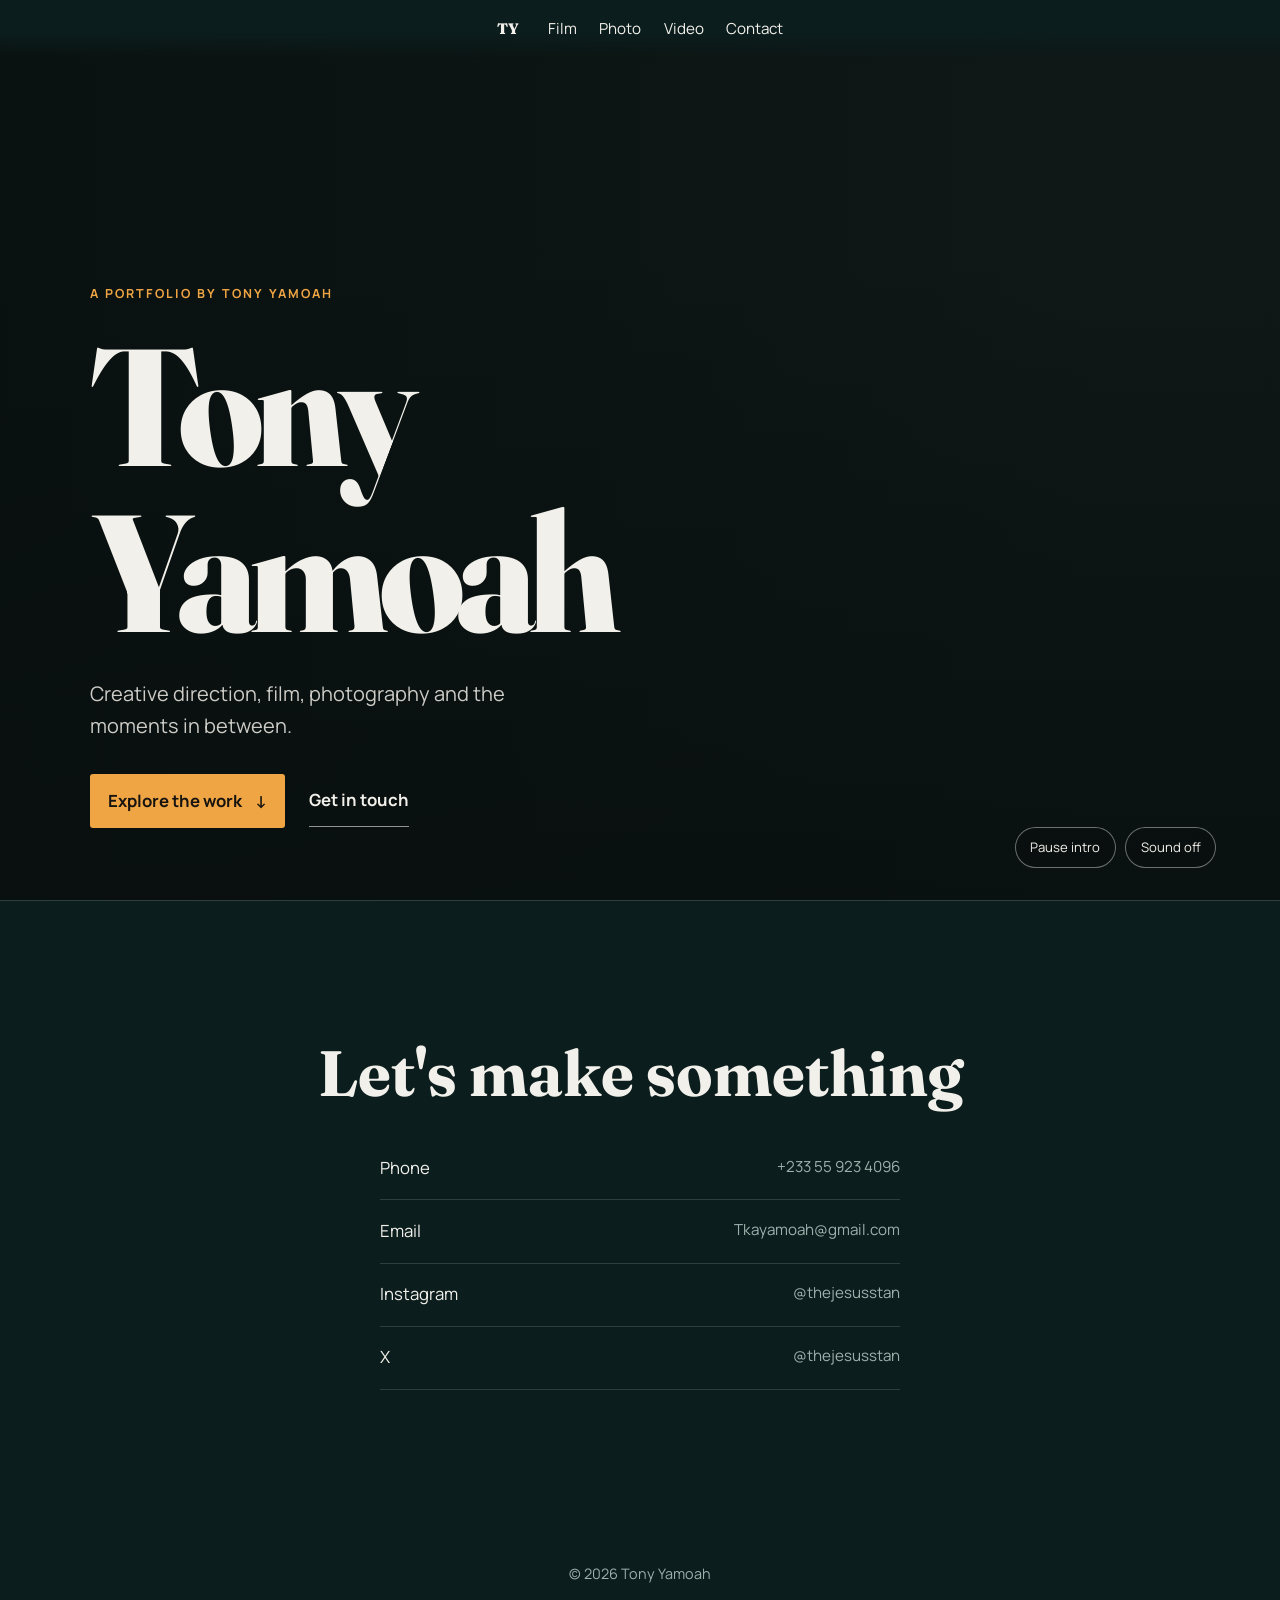
==== commit afebacc1: "Separate work galleries and improve video startup Co-authored-by: Copilot App <223556219+Copilot@use" ====
--- a/tony-portfolio/index.html
+++ b/tony-portfolio/index.html
@@ -12,17 +12,18 @@
 <link rel="stylesheet" href="style.css">
 </head>
 <body>
-<a class="skip" href="#journey">Skip to work</a>
-<nav>
-  <a href="#top" class="logo">TY</a>
+<a class="skip" href="#contact">Skip to contact</a>
+<nav aria-label="Primary">
+  <a href="index.html" class="logo">TY</a>
   <div class="links">
-    <a href="#film">Film</a><a href="#photo">Photo</a><a href="#video">Video</a><a href="#contact">Contact</a>
+    <a href="film.html">Film</a><a href="photo.html">Photo</a><a href="video.html">Video</a><a href="#contact">Contact</a>
   </div>
 </nav>
 
+<main>
 <header id="top" class="hero">
-  <video class="hero-video" id="heroVideo" muted playsinline preload="metadata" aria-hidden="true">
-    <source src="works/video/intro.mp4" type="video/mp4">
+  <video class="hero-video" id="heroVideo" muted playsinline preload="none" aria-hidden="true">
+    <source data-src="works/video/intro.mp4" type="video/mp4">
   </video>
   <div class="hero-shade" aria-hidden="true"></div>
   <div class="hero-copy">
@@ -30,7 +31,7 @@
     <h1>Tony<br>Yamoah</h1>
     <p class="hero-description">Creative direction, film, photography and the moments in between.</p>
     <div class="hero-actions">
-      <a class="primary-link" href="#journey">Explore the work <span aria-hidden="true">↓</span></a>
+      <a class="primary-link" href="film.html">Explore the work <span aria-hidden="true">↓</span></a>
       <a class="secondary-link" href="#contact">Get in touch</a>
     </div>
   </div>
@@ -39,8 +40,6 @@
     <button id="heroSound" type="button" aria-label="Turn sound on">Sound off</button>
   </div>
 </header>
-
-<main id="journey"></main>
 
 <section id="contact">
   <h2>Let's make something</h2>
@@ -51,13 +50,9 @@
     <a href="https://x.com/thejesusstan" target="_blank" rel="noopener">X <small>@thejesusstan</small></a>
   </div>
 </section>
+</main>
 
 <footer>© 2026 Tony Yamoah</footer>
-
-<div id="lb" hidden role="dialog" aria-modal="true" aria-label="Work preview">
-  <button id="lbClose" aria-label="Close preview">×</button>
-  <div id="lbBody"></div>
-</div>
 
 <script src="script.js"></script>
 </body>
--- a/tony-portfolio/style.css
+++ b/tony-portfolio/style.css
@@ -40,6 +40,7 @@
 .links::-webkit-scrollbar{display:none}
 nav a{text-decoration:none;padding:.2rem 0}
 nav a:hover{color:var(--accent)}
+nav a[aria-current=page]{color:var(--accent)}
 
 /* ---------- intro ---------- */
 .hero{
@@ -72,12 +73,16 @@
 }
 .hero-controls button:hover{border-color:var(--accent);color:var(--accent)}
 
+/* ---------- category pages ---------- */
+.category-hero{
+  max-width:1100px;margin:0 auto;padding:10rem 5vw 1.8rem;text-align:left
+}
+.category-hero h1{font-size:clamp(3.5rem,10vw,7.5rem);font-weight:800;letter-spacing:-.055em}
+.category-hero>p:last-child{color:var(--mute);font-size:1.1rem;margin:.9rem 0 0}
+.work-page .chapter{padding:1rem 0 5.5rem;border-top:0}
+
 /* ---------- chapters (normal vertical flow — no scroll hijack) ---------- */
 .chapter{padding:5.5rem 0;border-top:1px solid var(--line)}
-.head{padding:0 5vw;max-width:640px;margin:0 auto 2.4rem;opacity:0;transform:translateY(24px);transition:opacity .7s ease,transform .7s ease}
-.head.in{opacity:1;transform:none}
-.head h2{font-size:clamp(2.2rem,7vw,4.4rem);font-weight:800}
-.head p{color:var(--mute);margin:.6rem 0 0}
 
 .carousel{position:relative}
 .track{
@@ -102,6 +107,18 @@
 .frame:hover{box-shadow:0 20px 55px hsl(var(--hue) 80% 50% / .4)}
 .frame img,.frame video{width:100%;height:100%;object-fit:cover}
 .frame figcaption,.frame .cap{position:absolute}
+.video-frame{
+  display:grid;place-items:center;
+  background:radial-gradient(ellipse at 50% 35%,hsl(var(--hue) 35% 20%),var(--bg2) 72%);
+}
+.video-prompt{display:grid;justify-items:center;gap:.45rem;color:var(--fg);font-weight:700}
+.video-prompt small{color:var(--mute);font-size:.75rem;font-weight:500;letter-spacing:.08em;text-transform:uppercase}
+.play-icon{
+  width:3.5rem;height:3.5rem;border:1px solid var(--accent);border-radius:50%;
+  display:grid;place-items:center;padding-left:.2rem;color:var(--accent);
+  transition:background .2s ease,color .2s ease,transform .2s ease
+}
+.video-frame:hover .play-icon{background:var(--accent);color:#111;transform:scale(1.08)}
 .empty{color:var(--mute);font-style:italic;padding:0 4vw}
 
 .navbtn{
@@ -132,13 +149,14 @@
 #lb{position:fixed;inset:0;z-index:20;background:rgba(0,0,0,.94);display:grid;place-items:center;padding:4vw}
 #lb[hidden]{display:none}
 #lb img,#lb video{max-width:min(94vw,1100px);max-height:88svh;border-radius:6px;object-fit:contain}
+#lbStatus{position:absolute;top:50%;left:50%;translate:-50% -50%;margin:0;color:var(--fg);font-size:.95rem}
+#lbStatus[hidden]{display:none}
 #lbClose{position:absolute;top:calc(14px + env(safe-area-inset-top,0px));right:16px;width:42px;height:42px;border-radius:50%;border:1px solid var(--line);background:rgba(255,255,255,.06);font-size:1.5rem;cursor:pointer}
 #lbClose:hover{background:var(--accent);color:#111}
 
 /* ---------- reduced motion / small screens ---------- */
 @media (prefers-reduced-motion:reduce){
   html{scroll-behavior:auto}
-  .head{transition:none;opacity:1;transform:none}
   .frame{transition:none}
 }
 @media (max-width:520px){
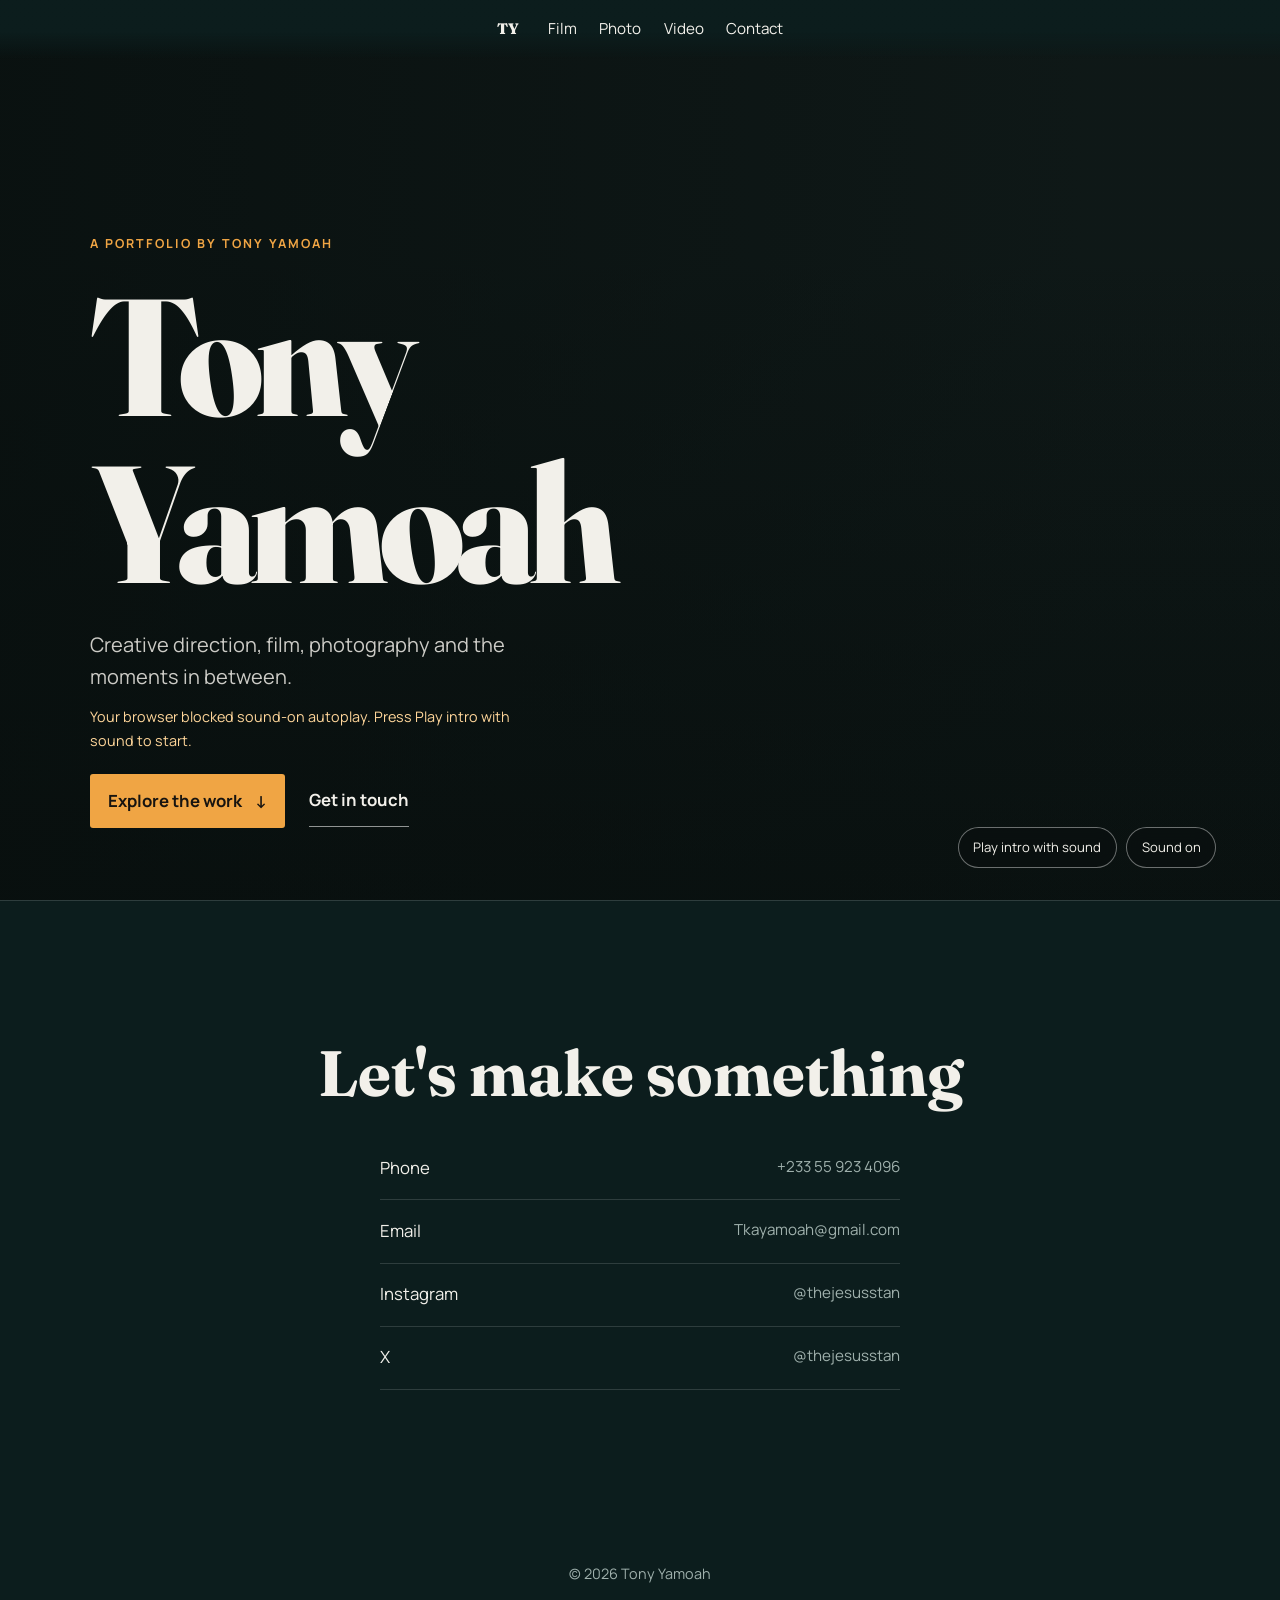
==== commit 50bdec04: "Add sound-on intro and video focus controls Co-authored-by: Copilot App <223556219+Copilot@users.nor" ====
--- a/tony-portfolio/index.html
+++ b/tony-portfolio/index.html
@@ -22,7 +22,7 @@
 
 <main>
 <header id="top" class="hero">
-  <video class="hero-video" id="heroVideo" muted playsinline preload="none" aria-hidden="true">
+  <video class="hero-video" id="heroVideo" playsinline preload="none" aria-hidden="true">
     <source data-src="works/video/intro.mp4" type="video/mp4">
   </video>
   <div class="hero-shade" aria-hidden="true"></div>
@@ -30,14 +30,15 @@
     <p class="eyebrow">A portfolio by Tony Yamoah</p>
     <h1>Tony<br>Yamoah</h1>
     <p class="hero-description">Creative direction, film, photography and the moments in between.</p>
+    <p class="hero-status" id="heroStatus" hidden role="status" aria-live="polite"></p>
     <div class="hero-actions">
       <a class="primary-link" href="film.html">Explore the work <span aria-hidden="true">↓</span></a>
       <a class="secondary-link" href="#contact">Get in touch</a>
     </div>
   </div>
   <div class="hero-controls" role="group" aria-label="Intro video controls">
-    <button id="heroPlayback" type="button" aria-label="Pause intro video">Pause intro</button>
-    <button id="heroSound" type="button" aria-label="Turn sound on">Sound off</button>
+    <button id="heroPlayback" type="button" aria-label="Play intro video with sound">Play intro with sound</button>
+    <button id="heroSound" type="button" aria-label="Mute intro">Sound on</button>
   </div>
 </header>
 
--- a/tony-portfolio/style.css
+++ b/tony-portfolio/style.css
@@ -60,6 +60,7 @@
 .hero-copy h1{font-size:clamp(4.5rem,13vw,10.5rem);font-weight:800;letter-spacing:-.055em}
 .eyebrow{color:var(--accent);font-size:.78rem;font-weight:700;letter-spacing:.16em;text-transform:uppercase;margin:0 0 1.2rem}
 .hero-description{color:rgba(242,240,234,.84);font-size:clamp(1rem,2vw,1.25rem);max-width:36ch;margin:1.4rem 0 2rem}
+.hero-status{color:#ffd69a;font-size:.9rem;max-width:48ch;margin:-1.2rem 0 1.4rem}
 .hero-actions{display:flex;align-items:center;gap:1.5rem;flex-wrap:wrap}
 .hero-actions a{text-decoration:none;font-weight:700}
 .primary-link{display:inline-flex;align-items:center;gap:.8rem;padding:.85rem 1.15rem;border-radius:3px;background:var(--accent);color:#171410}
@@ -146,13 +147,19 @@
 footer{padding:2rem 5vw calc(2rem + env(safe-area-inset-bottom,0px));color:var(--mute);font-size:.9rem}
 
 /* ---------- lightbox ---------- */
+body.focus-open{overflow:hidden}
 #lb{position:fixed;inset:0;z-index:20;background:rgba(0,0,0,.94);display:grid;place-items:center;padding:4vw}
 #lb[hidden]{display:none}
-#lb img,#lb video{max-width:min(94vw,1100px);max-height:88svh;border-radius:6px;object-fit:contain}
-#lbStatus{position:absolute;top:50%;left:50%;translate:-50% -50%;margin:0;color:var(--fg);font-size:.95rem}
+#lb img,#lb video{max-width:min(94vw,1100px);max-height:80svh;border-radius:6px;object-fit:contain}
+#lbTitle{position:absolute;top:calc(18px + env(safe-area-inset-top,0px));left:clamp(16px,4vw,48px);z-index:2;margin:0;color:var(--fg);font-weight:700}
+#lbStatus{position:absolute;top:50%;left:50%;translate:-50% -50%;z-index:2;margin:0;color:var(--fg);font-size:.95rem}
 #lbStatus[hidden]{display:none}
 #lbClose{position:absolute;top:calc(14px + env(safe-area-inset-top,0px));right:16px;width:42px;height:42px;border-radius:50%;border:1px solid var(--line);background:rgba(255,255,255,.06);font-size:1.5rem;cursor:pointer}
 #lbClose:hover{background:var(--accent);color:#111}
+.focus-controls{position:absolute;left:50%;bottom:calc(18px + env(safe-area-inset-bottom,0px));translate:-50% 0;z-index:2;display:flex;align-items:center;gap:.55rem}
+.focus-controls button{border:1px solid var(--line);border-radius:99px;background:rgba(255,255,255,.08);padding:.55rem .9rem;cursor:pointer}
+.focus-controls button:hover:not(:disabled){background:var(--accent);color:#111}
+.focus-controls button:disabled{opacity:.4;cursor:not-allowed}
 
 /* ---------- reduced motion / small screens ---------- */
 @media (prefers-reduced-motion:reduce){
@@ -166,4 +173,6 @@
   .hero{min-height:88svh;padding-bottom:7rem}
   .hero-copy h1{font-size:clamp(4rem,19vw,6rem)}
   .hero-controls{right:1.5rem;bottom:1.2rem}
+  .focus-controls{bottom:calc(12px + env(safe-area-inset-bottom,0px));gap:.35rem}
+  .focus-controls button{padding:.5rem .65rem;font-size:.85rem}
 }
